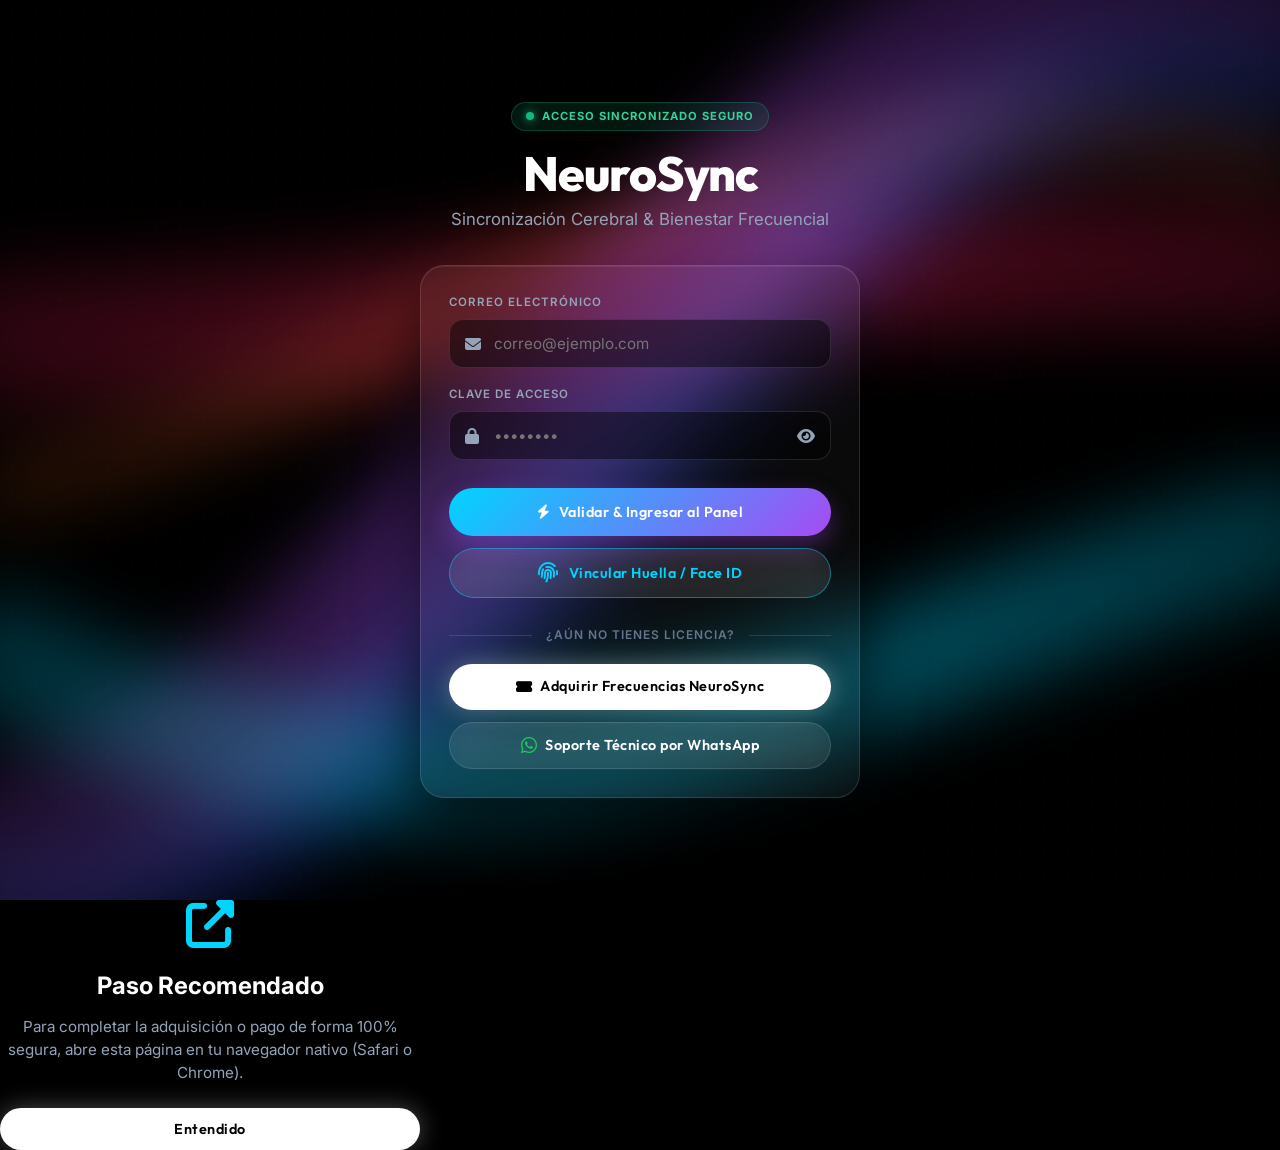
==== index.html @ 4f2388f1 "Add files via upload" ====
<!DOCTYPE html>
<html lang="es">
<head>
    <meta charset="UTF-8">
    <meta name="viewport" content="width=device-width, initial-scale=1.0">
    <title>Acceso Clínico - NeuroSync</title>
    
    <link rel="icon" href="icon.png" type="image/png">
    <link rel="manifest" href="manifest.json">
    <link rel="stylesheet" href="https://cdnjs.cloudflare.com/ajax/libs/font-awesome/6.4.0/css/all.min.css">
    <link rel="stylesheet" href="css/style.css">

    <style>
        .login-page-wrapper {
            min-height: 100vh;
            display: flex;
            flex-direction: column;
            align-items: center;
            justify-content: center;
            padding: 24px;
            position: relative;
            z-index: 10;
        }

        .login-hero-header {
            text-align: center;
            margin-bottom: 32px;
        }

        .login-hero-header h1 {
            font-family: var(--font-heading);
            font-size: clamp(2.2rem, 6vw, 3rem);
            font-weight: 800;
            letter-spacing: -1px;
            margin-bottom: 8px;
            line-height: 1.1;
        }

        .login-hero-header p {
            color: var(--text-muted);
            font-size: 1.05rem;
            max-width: 420px;
            margin: 0 auto;
        }

        .login-card-container {
            width: 100%;
            max-width: 440px;
        }

        .input-wrapper {
            position: relative;
            margin-bottom: 18px;
        }

        .input-icon-left {
            position: absolute;
            left: 16px;
            top: 42px;
            color: var(--text-muted);
            font-size: 1rem;
        }

        .input-icon-right {
            position: absolute;
            right: 16px;
            top: 42px;
            color: var(--text-muted);
            font-size: 1rem;
            cursor: pointer;
        }

        .form-input-with-icon {
            padding-left: 44px !important;
            padding-right: 44px !important;
        }

        .divider-box {
            display: flex;
            align-items: center;
            margin: 28px 0 20px;
            color: var(--text-dim);
            font-size: 0.75rem;
            font-weight: 600;
            letter-spacing: 1px;
            text-transform: uppercase;
        }

        .divider-box::before,
        .divider-box::after {
            content: '';
            flex: 1;
            border-bottom: 1px solid var(--glass-border);
        }

        .divider-box span {
            padding: 0 14px;
        }

        .actions-stack {
            display: flex;
            flex-direction: column;
            gap: 12px;
        }

        .msg-banner {
            margin-top: 18px;
            padding: 14px 16px;
            border-radius: 14px;
            font-size: 0.9rem;
            font-weight: 500;
            display: none;
            text-align: center;
        }

        .msg-banner.success {
            background: rgba(16, 185, 129, 0.15);
            border: 1px solid rgba(16, 185, 129, 0.4);
            color: #34d399;
        }

        .msg-banner.error {
            background: rgba(239, 68, 68, 0.15);
            border: 1px solid rgba(239, 68, 68, 0.4);
            color: #f87171;
        }
    </style>
</head>
<body>

    <!-- CHROMATIC FLOWING DISTORTION BACKGROUND -->
    <canvas id="chromatic-canvas"></canvas>
    <div class="film-grain"></div>

    <div class="login-page-wrapper">
        <div class="login-hero-header">
            <div class="status-pill" style="margin-bottom: 16px;">
                <span class="status-dot"></span>
                Acceso Sincronizado Seguro
            </div>
            <h1>Neuro<span>Sync</span></h1>
            <p>Sincronización Cerebral & Bienestar Frecuencial</p>
        </div>

        <div class="login-card-container">
            <div class="glass-card">
                <form id="login-form">
                    <div class="input-wrapper">
                        <label class="input-label">Correo Electrónico</label>
                        <i class="fas fa-envelope input-icon-left"></i>
                        <input type="email" id="user-email" class="form-input form-input-with-icon" placeholder="correo@ejemplo.com" required autocomplete="email">
                    </div>

                    <div class="input-wrapper">
                        <label class="input-label">Clave de Acceso</label>
                        <i class="fas fa-lock input-icon-left"></i>
                        <input type="password" id="user-pass" class="form-input form-input-with-icon" placeholder="••••••••" required autocomplete="current-password">
                        <i class="fas fa-eye input-icon-right" id="toggle-pass-visibility" title="Mostrar/Ocultar contraseña"></i>
                    </div>

                    <button type="submit" class="btn-pill btn-pill-chroma" style="width: 100%; margin-top: 10px; padding: 15px;" id="submit-login-btn">
                        <i class="fas fa-bolt"></i> Validar & Ingresar al Panel
                    </button>

                    <button type="button" id="biometric-login-btn" class="btn-pill btn-pill-glass" style="width: 100%; margin-top: 12px; padding: 14px; border-color: rgba(0,212,255,0.45); color: #00d4ff; display: none;" onclick="triggerBiometricAction()">
                        <i class="fas fa-fingerprint" style="font-size: 1.25rem;"></i> <span id="bio-btn-label">Ingreso Biométrico (Huella / Face ID)</span>
                    </button>
                </form>

                <div id="status-message" class="msg-banner"></div>

                <div class="divider-box">
                    <span>¿Aún no tienes licencia?</span>
                </div>

                <div class="actions-stack">
                    <a href="https://pay.hotmart.com/U104728533E" target="_blank" rel="noopener" class="btn-pill btn-pill-primary" style="width: 100%;">
                        <i class="fas fa-ticket-alt"></i> Adquirir Frecuencias NeuroSync
                    </a>

                    <a href="https://wa.link/3yc8pr" target="_blank" rel="noopener" class="btn-pill btn-pill-glass" style="width: 100%;">
                        <i class="fab fa-whatsapp" style="font-size: 1.15rem; color: #22c55e;"></i> Soporte Técnico por WhatsApp
                    </a>
                </div>
            </div>
        </div>
    </div>

    <!-- SOCIAL MEDIA IN-APP BROWSER BYPASS MODAL -->
    <div id="social-bridge-modal" class="modal-overlay">
        <div class="modal-content" style="max-width: 420px; text-align: center;">
            <i class="fas fa-external-link-alt" style="font-size: 3rem; color: var(--chroma-cyan); margin-bottom: 20px;"></i>
            <h2 style="font-size: 1.5rem; margin-bottom: 12px;">Paso Recomendado</h2>
            <p style="color: var(--text-muted); font-size: 0.95rem; margin-bottom: 24px;">
                Para completar la adquisición o pago de forma 100% segura, abre esta página en tu navegador nativo (Safari o Chrome).
            </p>
            <button class="btn-pill btn-pill-primary" style="width: 100%;" onclick="document.getElementById('social-bridge-modal').classList.remove('active')">
                Entendido
            </button>
        </div>
    </div>

    <script src="js/chromatic-bg.js"></script>
    <script src="js/auth.js"></script>
    <script>
        // Init Chromatic Flowing Engine
        const chromaEngine = new ChromaticFlowEngine('chromatic-canvas');

        // Toggle password visibility
        const toggleBtn = document.getElementById('toggle-pass-visibility');
        const passInput = document.getElementById('user-pass');
        toggleBtn.addEventListener('click', () => {
            const isPass = passInput.getAttribute('type') === 'password';
            passInput.setAttribute('type', isPass ? 'text' : 'password');
            toggleBtn.className = isPass ? 'fas fa-eye-slash input-icon-right' : 'fas fa-eye input-icon-right';
        });

        // Setup Biometric UI
        const bioBtn = document.getElementById('biometric-login-btn');
        const bioLabel = document.getElementById('bio-btn-label');

        function updateBiometricUI() {
            if (window.neuroAuth && window.neuroAuth.isBiometricSupported()) {
                bioBtn.style.display = 'flex';
                bioBtn.style.alignItems = 'center';
                bioBtn.style.justifyContent = 'center';
                bioBtn.style.gap = '10px';

                const isEnabled = localStorage.getItem('neurosync_biometric_enabled') === 'true';
                if (isEnabled) {
                    bioLabel.textContent = "Ingresar con Huella / Face ID";
                } else {
                    bioLabel.textContent = "Vincular Huella / Face ID";
                }
            }
        }
        updateBiometricUI();

        async function triggerBiometricAction() {
            msgBanner.style.display = 'none';
            const isEnabled = localStorage.getItem('neurosync_biometric_enabled') === 'true';

            if (isEnabled) {
                try {
                    bioBtn.disabled = true;
                    const res = await window.neuroAuth.loginWithBiometrics();
                    msgBanner.className = 'msg-banner success';
                    msgBanner.innerHTML = `<i class="fas fa-check-circle"></i> Identidad biométrica verificada. Bienvenido ${res.email}`;
                    msgBanner.style.display = 'block';

                    setTimeout(() => {
                        window.location.href = 'sincronizador.html';
                    }, 700);
                } catch (err) {
                    msgBanner.className = 'msg-banner error';
                    msgBanner.innerHTML = `<i class="fas fa-exclamation-triangle"></i> ${err.message}`;
                    msgBanner.style.display = 'block';
                } finally {
                    bioBtn.disabled = false;
                }
            } else {
                const emailVal = document.getElementById('user-email').value.trim() || 'usuario@neurosync.com';
                try {
                    bioBtn.disabled = true;
                    await window.neuroAuth.registerBiometrics(emailVal);
                    msgBanner.className = 'msg-banner success';
                    msgBanner.innerHTML = `<i class="fas fa-fingerprint"></i> ¡Huella / Face ID vinculado correctamente en este dispositivo!`;
                    msgBanner.style.display = 'block';
                    updateBiometricUI();
                } catch (err) {
                    msgBanner.className = 'msg-banner error';
                    msgBanner.innerHTML = `<i class="fas fa-info-circle"></i> ${err.message}`;
                    msgBanner.style.display = 'block';
                } finally {
                    bioBtn.disabled = false;
                }
            }
        }

        // Handle Login Submission with explicit validation
        const loginForm = document.getElementById('login-form');
        const msgBanner = document.getElementById('status-message');
        const submitBtn = document.getElementById('submit-login-btn');

        loginForm.addEventListener('submit', async (e) => {
            e.preventDefault();
            const email = document.getElementById('user-email').value;
            const pass = document.getElementById('user-pass').value;

            submitBtn.disabled = true;
            submitBtn.style.opacity = '0.75';
            msgBanner.style.display = 'none';

            try {
                const res = await window.neuroAuth.login(email, pass);
                msgBanner.className = 'msg-banner success';
                msgBanner.innerHTML = `<i class="fas fa-check-circle"></i> ${res.message}`;
                msgBanner.style.display = 'block';

                setTimeout(() => {
                    window.location.href = 'sincronizador.html';
                }, 800);
            } catch (err) {
                msgBanner.className = 'msg-banner error';
                msgBanner.innerHTML = `<i class="fas fa-exclamation-triangle"></i> ${err.message}`;
                msgBanner.style.display = 'block';
            } finally {
                submitBtn.disabled = false;
                submitBtn.style.opacity = '1';
            }
        });
    </script>
</body>
</html>
---- css/style.css ----
/* ==========================================================================
   NEUROSYNC - CHROMATIC FLOWING DISTORTION DESIGN SYSTEM (STATE-OF-THE-ART)
   ========================================================================== */

@import url('https://fonts.googleapis.com/css2?family=Outfit:wght@300;400;500;600;700;800&family=Inter:wght@300;400;500;600;700&display=swap');

:root {
    --bg-dark: #000000;
    --bg-subtle: #06060c;
    --glass-bg: rgba(255, 255, 255, 0.04);
    --glass-bg-hover: rgba(255, 255, 255, 0.08);
    --glass-border: rgba(255, 255, 255, 0.12);
    --glass-border-light: rgba(255, 255, 255, 0.22);
    
    /* Spectral Chromatic Flow Palette */
    --chroma-red: #ff1f5a;
    --chroma-orange: #ff6e1f;
    --chroma-yellow: #ffdb1f;
    --chroma-green: #1fff8d;
    --chroma-cyan: #00d4ff;
    --chroma-blue: #1f5aff;
    --chroma-violet: #a64bf4;

    /* Dynamic Player Glow Color */
    --player-glow-color: #10b981;

    --text-main: #ffffff;
    --text-muted: #94a3b8;
    --text-dim: #64748b;

    --font-heading: 'Outfit', sans-serif;
    --font-body: 'Inter', sans-serif;

    --radius-pill: 9999px;
    --radius-card: 24px;
    --radius-item: 14px;
}

* {
    margin: 0;
    padding: 0;
    box-sizing: border-box;
    -webkit-font-smoothing: antialiased;
}

body {
    background-color: var(--bg-dark);
    color: var(--text-main);
    font-family: var(--font-body);
    min-height: 100vh;
    overflow-x: hidden;
    position: relative;
    line-height: 1.5;
}

/* ==========================================================================
   CHROMATIC FLOWING CANVAS & FILM GRAIN OVERLAY
   ========================================================================== */
#chromatic-canvas {
    position: fixed;
    top: 0;
    left: 0;
    width: 100vw;
    height: 100vh;
    z-index: 0;
    pointer-events: none;
    opacity: 0.85;
}

.film-grain {
    position: fixed;
    top: 0;
    left: 0;
    width: 100vw;
    height: 100vh;
    z-index: 1;
    pointer-events: none;
    background-image: radial-gradient(rgba(255, 255, 255, 0.03) 1px, transparent 0);
    background-size: 24px 24px;
    opacity: 0.5;
}

/* ==========================================================================
   GLASS CARDS & RESPONSIVE CONTAINERS
   ========================================================================== */
.glass-card {
    background: var(--glass-bg);
    backdrop-filter: blur(28px);
    -webkit-backdrop-filter: blur(28px);
    border: 1px solid var(--glass-border);
    border-radius: var(--radius-card);
    padding: 28px;
    box-shadow: 0 30px 60px rgba(0, 0, 0, 0.6), inset 0 1px 0 rgba(255, 255, 255, 0.08);
    position: relative;
    z-index: 10;
    transition: border-color 0.3s ease, box-shadow 0.3s ease;
}

.glass-card:hover {
    border-color: var(--glass-border-light);
}

/* ==========================================================================
   FULL-SCREEN VIEW SCREENS (INSTEAD OF POP-UP MODALS)
   ========================================================================== */
.view-screen {
    position: fixed;
    top: 0;
    left: 0;
    width: 100%;
    height: 100vh;
    background: rgba(4, 4, 9, 0.96);
    backdrop-filter: blur(35px);
    -webkit-backdrop-filter: blur(35px);
    z-index: 500;
    display: none;
    flex-direction: column;
    overflow-y: auto;
    -webkit-overflow-scrolling: touch;
    touch-action: pan-y;
    padding: 24px 20px 140px;
    opacity: 0;
    transition: opacity 0.35s cubic-bezier(0.16, 1, 0.3, 1);
}

.view-screen.active {
    display: flex;
    opacity: 1;
}

.view-header-bar {
    width: 100%;
    max-width: 1100px;
    margin: 0 auto 28px;
    display: flex;
    align-items: center;
    justify-content: space-between;
    gap: 16px;
    flex-wrap: wrap;
    border-bottom: 1px solid var(--glass-border);
    padding-bottom: 20px;
}

.view-screen-container {
    width: 100%;
    max-width: 1100px;
    margin: 0 auto;
    flex: 1;
}

/* ==========================================================================
   SPOTIFY-STYLE BASE AUDIO PLAYER
   ========================================================================== */
.spotify-player-wrapper {
    display: flex;
    flex-direction: column;
    align-items: center;
    justify-content: center;
    width: 100%;
    max-width: 440px;
    margin: 0 auto;
    padding: 10px 16px;
}

.player-header-tag {
    font-size: 0.72rem;
    font-weight: 700;
    letter-spacing: 2px;
    color: var(--text-muted);
    text-transform: uppercase;
    margin-bottom: 20px;
}

.player-artwork-container {
    position: relative;
    width: min(72vw, 270px);
    height: min(72vw, 270px);
    margin-bottom: 24px;
    display: flex;
    align-items: center;
    justify-content: center;
}

.player-artwork-glow {
    position: absolute;
    width: 108%;
    height: 108%;
    border-radius: 36px;
    background: var(--player-glow-color);
    filter: blur(35px);
    opacity: 0.45;
    transition: background 0.8s ease, opacity 0.8s ease, transform 0.8s ease;
    animation: breathingGlow 4s ease-in-out infinite;
}

@keyframes breathingGlow {
    0%, 100% {
        opacity: 0.35;
        transform: scale(0.98);
    }
    50% {
        opacity: 0.75;
        transform: scale(1.06);
    }
}

.player-artwork-container.paused .player-artwork-glow {
    animation: none;
    opacity: 0.15;
    transform: scale(0.96);
}

.player-artwork-card {
    position: relative;
    width: 100%;
    height: 100%;
    background: #08080f;
    border: 1px solid rgba(255, 255, 255, 0.14);
    border-radius: 28px;
    display: flex;
    flex-direction: column;
    align-items: center;
    justify-content: center;
    box-shadow: 0 25px 50px rgba(0, 0, 0, 0.85);
    z-index: 2;
    overflow: hidden;
}

.artwork-freq-hz {
    font-family: var(--font-heading);
    font-size: clamp(2.4rem, 8vw, 3.4rem);
    font-weight: 800;
    letter-spacing: -1.5px;
    color: #ffffff;
    line-height: 1;
}

.artwork-freq-unit {
    font-size: clamp(1.2rem, 4vw, 1.6rem);
    font-weight: 600;
    vertical-align: super;
}

.player-meta {
    text-align: center;
    margin-bottom: 20px;
    width: 100%;
}

.player-meta-title {
    font-family: var(--font-heading);
    font-size: 1.4rem;
    font-weight: 700;
    margin-bottom: 4px;
    color: #ffffff;
}

.player-meta-desc {
    font-size: 0.85rem;
    color: var(--text-muted);
}

/* Progress Slider */
.player-progress-area {
    width: 100%;
    margin-bottom: 20px;
}

.progress-bar-slider {
    width: 100%;
    height: 5px;
    -webkit-appearance: none;
    appearance: none;
    background: rgba(255, 255, 255, 0.18);
    border-radius: 4px;
    outline: none;
    cursor: pointer;
    transition: height 0.2s;
}

.progress-bar-slider:hover {
    height: 7px;
}

.progress-bar-slider::-webkit-slider-thumb {
    -webkit-appearance: none;
    appearance: none;
    width: 16px;
    height: 16px;
    background: var(--player-glow-color);
    border: 2px solid #ffffff;
    border-radius: 50%;
    cursor: pointer;
    box-shadow: 0 0 10px var(--player-glow-color);
}

.time-labels {
    display: flex;
    justify-content: space-between;
    font-family: monospace;
    font-size: 0.78rem;
    color: var(--text-muted);
    margin-top: 8px;
}

/* Controls Box (5 Buttons like Spotify: Shuffle, Prev, Play, Next, Loop) */
.player-controls {
    display: flex;
    align-items: center;
    justify-content: space-between;
    width: 100%;
    max-width: 320px;
    margin-bottom: 22px;
}

.ctrl-btn-secondary {
    background: none;
    border: none;
    color: #ffffff;
    font-size: 1.3rem;
    cursor: pointer;
    opacity: 0.75;
    transition: all 0.2s;
    position: relative;
}

.ctrl-btn-secondary:hover {
    opacity: 1;
    transform: scale(1.12);
}

.ctrl-btn-secondary.active {
    color: #10b981;
    opacity: 1;
}

.ctrl-btn-secondary.active::after {
    content: '';
    position: absolute;
    bottom: -6px;
    left: 50%;
    transform: translateX(-50%);
    width: 4px;
    height: 4px;
    background: #10b981;
    border-radius: 50%;
}

.ctrl-btn-main {
    width: 64px;
    height: 64px;
    border-radius: 50%;
    background: #ffffff;
    color: #000000;
    border: none;
    font-size: 1.5rem;
    display: flex;
    align-items: center;
    justify-content: center;
    cursor: pointer;
    box-shadow: 0 8px 30px rgba(255, 255, 255, 0.3);
    transition: all 0.3s cubic-bezier(0.16, 1, 0.3, 1);
}

.ctrl-btn-main:hover {
    transform: scale(1.08);
    box-shadow: 0 12px 40px rgba(255, 255, 255, 0.55);
}

/* Bottom Actions Row (Spotify style: Bluetooth / Device icon on left, Share icon on right) */
.player-bottom-bar {
    display: flex;
    align-items: center;
    justify-content: space-between;
    width: 100%;
    max-width: 380px;
    margin-top: 6px;
    padding: 0 8px;
}

.spotify-bottom-btn {
    background: none;
    border: none;
    color: var(--text-muted);
    font-size: 1.15rem;
    cursor: pointer;
    display: flex;
    align-items: center;
    gap: 8px;
    transition: all 0.25s ease;
    padding: 6px 10px;
    border-radius: 8px;
}

.spotify-bottom-btn:hover {
    color: #ffffff;
    background: rgba(255, 255, 255, 0.08);
}

.spotify-bottom-btn.active {
    color: #10b981;
}

/* Frequencies Playlist Selector Grid */
.freq-playlist-grid {
    display: grid;
    grid-template-columns: repeat(auto-fill, minmax(130px, 1fr));
    gap: 12px;
    width: 100%;
    margin-top: 10px;
}

.freq-pill-item {
    background: var(--glass-bg);
    border: 1px solid var(--glass-border);
    border-radius: 14px;
    padding: 12px;
    text-align: center;
    cursor: pointer;
    transition: all 0.3s;
}

.freq-pill-item:hover {
    border-color: var(--glass-border-light);
    transform: translateY(-2px);
}

.freq-pill-item.active {
    background: rgba(255, 255, 255, 0.1);
    border-color: var(--player-glow-color);
    box-shadow: 0 0 18px var(--player-glow-color);
}

.freq-pill-hz {
    font-family: var(--font-heading);
    font-size: 1.15rem;
    font-weight: 700;
}

.freq-pill-name {
    font-size: 0.72rem;
    color: var(--text-muted);
    margin-top: 2px;
    white-space: nowrap;
    overflow: hidden;
    text-overflow: ellipsis;
}

/* ==========================================================================
   PILL BUTTONS (CTA & ACTIONS)
   ========================================================================== */
.btn-pill {
    display: inline-flex;
    align-items: center;
    justify-content: center;
    gap: 8px;
    padding: 12px 22px;
    border-radius: var(--radius-pill);
    font-family: var(--font-heading);
    font-weight: 600;
    font-size: 0.9rem;
    letter-spacing: 0.5px;
    cursor: pointer;
    text-decoration: none;
    transition: all 0.3s cubic-bezier(0.16, 1, 0.3, 1);
    border: none;
    outline: none;
    position: relative;
    overflow: hidden;
}

.btn-pill-primary {
    background: #ffffff;
    color: #000000;
    box-shadow: 0 0 25px rgba(255, 255, 255, 0.3);
}

.btn-pill-primary:hover {
    transform: translateY(-2px) scale(1.02);
    box-shadow: 0 0 40px rgba(255, 255, 255, 0.6), 0 0 15px var(--chroma-cyan);
}

.btn-pill-chroma {
    background: linear-gradient(135deg, var(--chroma-cyan), var(--chroma-violet));
    color: #ffffff;
    box-shadow: 0 10px 25px rgba(166, 75, 244, 0.35);
}

.btn-pill-chroma:hover {
    transform: translateY(-2px);
    box-shadow: 0 15px 35px rgba(166, 75, 244, 0.6), 0 0 20px var(--chroma-cyan);
}

.btn-pill-glass {
    background: rgba(255, 255, 255, 0.08);
    color: #ffffff;
    border: 1px solid var(--glass-border);
    backdrop-filter: blur(12px);
}

.btn-pill-glass:hover {
    background: rgba(255, 255, 255, 0.16);
    border-color: rgba(255, 255, 255, 0.35);
    transform: translateY(-2px);
}

.btn-pill-whatsapp {
    background: #25D366;
    color: #ffffff;
    font-weight: 700;
    box-shadow: 0 8px 25px rgba(37, 211, 102, 0.35);
}

.btn-pill-whatsapp:hover {
    background: #22c55e;
    transform: translateY(-2px);
    box-shadow: 0 12px 30px rgba(37, 211, 102, 0.55);
}

/* ==========================================================================
   INPUT FIELDS & FORMS
   ========================================================================== */
.input-label {
    display: block;
    font-size: 0.72rem;
    font-weight: 600;
    text-transform: uppercase;
    letter-spacing: 1px;
    color: var(--text-muted);
    margin-bottom: 8px;
}

.form-input {
    width: 100%;
    background: rgba(0, 0, 0, 0.45);
    border: 1px solid var(--glass-border);
    color: var(--text-main);
    padding: 14px 16px;
    border-radius: var(--radius-item);
    font-family: inherit;
    font-size: 0.95rem;
    transition: all 0.3s ease;
    outline: none;
}

.form-input:focus {
    border-color: var(--chroma-cyan);
    background: rgba(0, 0, 0, 0.65);
    box-shadow: 0 0 20px rgba(0, 212, 255, 0.25);
}

/* ==========================================================================
   HEADER & TOP NAVIGATION
   ========================================================================== */
.header-nav {
    width: 100%;
    padding: 18px 24px;
    display: flex;
    justify-content: space-between;
    align-items: center;
    position: relative;
    z-index: 20;
    flex-wrap: wrap;
    gap: 12px;
}

.brand-title {
    font-family: var(--font-heading);
    font-size: 1.5rem;
    font-weight: 800;
    letter-spacing: -0.5px;
    display: flex;
    align-items: center;
    gap: 8px;
}

.brand-title span {
    background: linear-gradient(90deg, var(--chroma-cyan), var(--chroma-violet), var(--chroma-red));
    -webkit-background-clip: text;
    -webkit-text-fill-color: transparent;
}

.nav-actions {
    display: flex;
    align-items: center;
    gap: 10px;
    flex-wrap: wrap;
}

.btn-icon {
    width: 42px;
    height: 42px;
    border-radius: 50%;
    background: var(--glass-bg);
    border: 1px solid var(--glass-border);
    color: var(--text-main);
    display: flex;
    align-items: center;
    justify-content: center;
    font-size: 1.05rem;
    cursor: pointer;
    transition: all 0.3s ease;
}

.btn-icon:hover {
    background: var(--glass-bg-hover);
    transform: scale(1.08);
    border-color: var(--chroma-cyan);
    box-shadow: 0 0 15px rgba(0, 212, 255, 0.3);
}

/* ==========================================================================
   SIDEBAR DRAWER MENU
   ========================================================================== */
.sidebar-drawer {
    position: fixed;
    top: 0;
    right: -360px;
    width: min(340px, 90vw);
    height: 100vh;
    background: rgba(8, 8, 14, 0.98);
    backdrop-filter: blur(30px);
    border-left: 1px solid var(--glass-border);
    z-index: 2000;
    padding: 28px 20px;
    display: flex;
    flex-direction: column;
    gap: 14px;
    transition: right 0.4s cubic-bezier(0.16, 1, 0.3, 1);
}

.sidebar-drawer.open {
    right: 0;
}

.sidebar-item {
    display: flex;
    align-items: center;
    gap: 14px;
    padding: 13px 18px;
    border-radius: 12px;
    color: var(--text-main);
    text-decoration: none;
    font-size: 0.95rem;
    font-weight: 500;
    transition: background 0.2s;
    cursor: pointer;
}

.sidebar-item:hover {
    background: var(--glass-bg-hover);
}

/* ==========================================================================
   STATUS INDICATOR
   ========================================================================== */
.status-pill {
    display: inline-flex;
    align-items: center;
    gap: 8px;
    background: rgba(16, 185, 129, 0.12);
    border: 1px solid rgba(16, 185, 129, 0.28);
    padding: 5px 14px;
    border-radius: var(--radius-pill);
    font-size: 0.7rem;
    font-weight: 700;
    color: #34d399;
    text-transform: uppercase;
    letter-spacing: 1px;
}

.status-dot {
    width: 8px;
    height: 8px;
    border-radius: 50%;
    background: #10b981;
    box-shadow: 0 0 10px #10b981;
}

/* RESPONSIVE GRID HELPERS */
.stats-grid-3 {
    display: grid;
    grid-template-columns: repeat(auto-fit, minmax(200px, 1fr));
    gap: 16px;
    margin-bottom: 28px;
}

@media (max-width: 640px) {
    .header-nav {
        padding: 14px 16px;
    }
    .view-screen {
        padding: 16px 12px 140px;
    }
    .stats-grid-3 {
        grid-template-columns: 1fr;
    }
}

/* ==========================================================================
   QUANTUM BIO-ACOUSTIC NATURE MIXER (FUTURISTIC HIGH-TECH UI)
   ========================================================================== */
.nature-deck-panel {
    background: linear-gradient(135deg, rgba(16, 185, 129, 0.08) 0%, rgba(6, 182, 212, 0.05) 100%);
    border: 1px solid rgba(16, 185, 129, 0.25);
    border-radius: var(--radius-card);
    padding: 24px;
    margin-bottom: 28px;
    box-shadow: 0 10px 30px rgba(0, 0, 0, 0.5), inset 0 1px 0 rgba(255, 255, 255, 0.1);
    position: relative;
    overflow: hidden;
}

.nature-deck-panel::before {
    content: "";
    position: absolute;
    top: 0;
    left: 0;
    width: 100%;
    height: 2px;
    background: linear-gradient(90deg, transparent, var(--chroma-green), var(--chroma-cyan), transparent);
}

.nature-deck-header {
    display: flex;
    justify-content: space-between;
    align-items: center;
    flex-wrap: wrap;
    gap: 16px;
    margin-bottom: 20px;
}

.nature-status-badge {
    display: inline-flex;
    align-items: center;
    gap: 8px;
    background: rgba(16, 185, 129, 0.15);
    border: 1px solid rgba(16, 185, 129, 0.4);
    color: var(--chroma-green);
    padding: 6px 14px;
    border-radius: 999px;
    font-size: 0.8rem;
    font-weight: 700;
    letter-spacing: 1px;
    text-transform: uppercase;
}

.nature-status-dot {
    width: 8px;
    height: 8px;
    border-radius: 50%;
    background: var(--chroma-green);
    box-shadow: 0 0 8px var(--chroma-green);
    animation: naturePulse 2s infinite;
}

@keyframes naturePulse {
    0%, 100% { opacity: 1; transform: scale(1); }
    50% { opacity: 0.4; transform: scale(0.85); }
}

.nature-presets-row {
    display: flex;
    flex-wrap: wrap;
    gap: 10px;
    margin-top: 16px;
}

.nature-preset-btn {
    background: rgba(255, 255, 255, 0.04);
    border: 1px solid var(--glass-border);
    border-radius: 12px;
    padding: 10px 16px;
    color: var(--text-main);
    font-size: 0.82rem;
    font-weight: 600;
    display: flex;
    align-items: center;
    gap: 8px;
    cursor: pointer;
    transition: all 0.25s ease;
}

.nature-preset-btn:hover {
    background: rgba(16, 185, 129, 0.15);
    border-color: var(--chroma-green);
    transform: translateY(-2px);
    box-shadow: 0 4px 15px rgba(16, 185, 129, 0.25);
}

.nature-channels-grid {
    display: grid;
    grid-template-columns: repeat(auto-fill, minmax(220px, 1fr));
    gap: 18px;
}

.nature-channel-card {
    background: rgba(15, 23, 42, 0.75);
    border: 1px solid rgba(255, 255, 255, 0.08);
    border-radius: 16px;
    padding: 18px;
    display: flex;
    flex-direction: column;
    gap: 14px;
    transition: all 0.3s cubic-bezier(0.16, 1, 0.3, 1);
    position: relative;
    cursor: pointer;
}

.nature-channel-card:hover {
    border-color: rgba(16, 185, 129, 0.4);
    transform: translateY(-3px);
    box-shadow: 0 10px 25px rgba(0, 0, 0, 0.4);
}

.nature-channel-card.active {
    background: linear-gradient(145deg, rgba(16, 185, 129, 0.16) 0%, rgba(15, 23, 42, 0.85) 100%);
    border-color: var(--chroma-green);
    box-shadow: 0 0 20px rgba(16, 185, 129, 0.25), inset 0 0 10px rgba(16, 185, 129, 0.1);
}

.nature-channel-header {
    display: flex;
    justify-content: space-between;
    align-items: flex-start;
}

.nature-channel-icon-wrap {
    width: 44px;
    height: 44px;
    border-radius: 12px;
    background: rgba(255, 255, 255, 0.05);
    display: flex;
    align-items: center;
    justify-content: center;
    font-size: 1.3rem;
    color: var(--text-muted);
    transition: all 0.3s;
}

.nature-channel-card.active .nature-channel-icon-wrap {
    background: rgba(16, 185, 129, 0.2);
    color: var(--chroma-green);
    box-shadow: 0 0 12px rgba(16, 185, 129, 0.4);
}

.nature-power-toggle {
    width: 36px;
    height: 20px;
    border-radius: 20px;
    background: rgba(255, 255, 255, 0.1);
    position: relative;
    transition: all 0.3s;
}

.nature-power-toggle::after {
    content: "";
    position: absolute;
    top: 2px;
    left: 2px;
    width: 16px;
    height: 16px;
    border-radius: 50%;
    background: #fff;
    transition: transform 0.3s cubic-bezier(0.16, 1, 0.3, 1);
}

.nature-channel-card.active .nature-power-toggle {
    background: var(--chroma-green);
}

.nature-channel-card.active .nature-power-toggle::after {
    transform: translateX(16px);
}

.nature-channel-title {
    font-size: 0.95rem;
    font-weight: 700;
    color: var(--text-main);
    letter-spacing: 0.3px;
}

.nature-volume-controls {
    display: flex;
    align-items: center;
    gap: 10px;
    padding-top: 6px;
    border-top: 1px solid rgba(255, 255, 255, 0.06);
}

.cyber-slider {
    -webkit-appearance: none;
    width: 100%;
    height: 5px;
    border-radius: 5px;
    background: rgba(255, 255, 255, 0.12);
    outline: none;
    cursor: pointer;
}

.cyber-slider::-webkit-slider-thumb {
    -webkit-appearance: none;
    width: 14px;
    height: 14px;
    border-radius: 50%;
    background: var(--chroma-green);
    cursor: pointer;
    box-shadow: 0 0 10px var(--chroma-green);
    transition: transform 0.15s;
}

.cyber-slider::-webkit-slider-thumb:hover {
    transform: scale(1.25);
}

/* ==========================================================================
   FRECUENCIAS SANADORAS Y MEDITACIÓN (BUDDHA BACKGROUND SCREEN)
   ========================================================================== */
.healing-buddha-screen {
    background: url('https://f005.backblazeb2.com/file/BACKUP-DE-IMAGENES/ESPIRITUALIDAD/NEUROSYNC2.0/VIDEO/IMAGENES/Dise%C3%B1o+sin+t%C3%ADtulo+(41).png') center/cover no-repeat !important;
}

.healing-buddha-screen::before {
    content: "";
    position: absolute;
    top: 0;
    left: 0;
    width: 100%;
    height: 100%;
    background: rgba(5, 7, 18, 0.76);
    backdrop-filter: blur(6px);
    -webkit-backdrop-filter: blur(6px);
    z-index: 0;
}

.healing-buddha-screen .view-header-bar,
.healing-buddha-screen .view-screen-container {
    position: relative;
    z-index: 1;
}

.healing-track-card {
    background: rgba(15, 23, 42, 0.82);
    border: 1px solid rgba(255, 255, 255, 0.1);
    border-radius: 16px;
    padding: 18px 20px;
    display: flex;
    align-items: center;
    justify-content: space-between;
    gap: 14px;
    cursor: pointer;
    transition: all 0.3s cubic-bezier(0.16, 1, 0.3, 1);
}

.healing-track-card:hover {
    border-color: rgba(0, 212, 255, 0.5);
    transform: translateY(-3px);
    box-shadow: 0 10px 25px rgba(0, 0, 0, 0.6);
}

.healing-track-card.active {
    background: linear-gradient(135deg, rgba(0, 212, 255, 0.18) 0%, rgba(168, 85, 247, 0.15) 100%);
    border-color: #00d4ff;
    box-shadow: 0 0 25px rgba(0, 212, 255, 0.3);
}
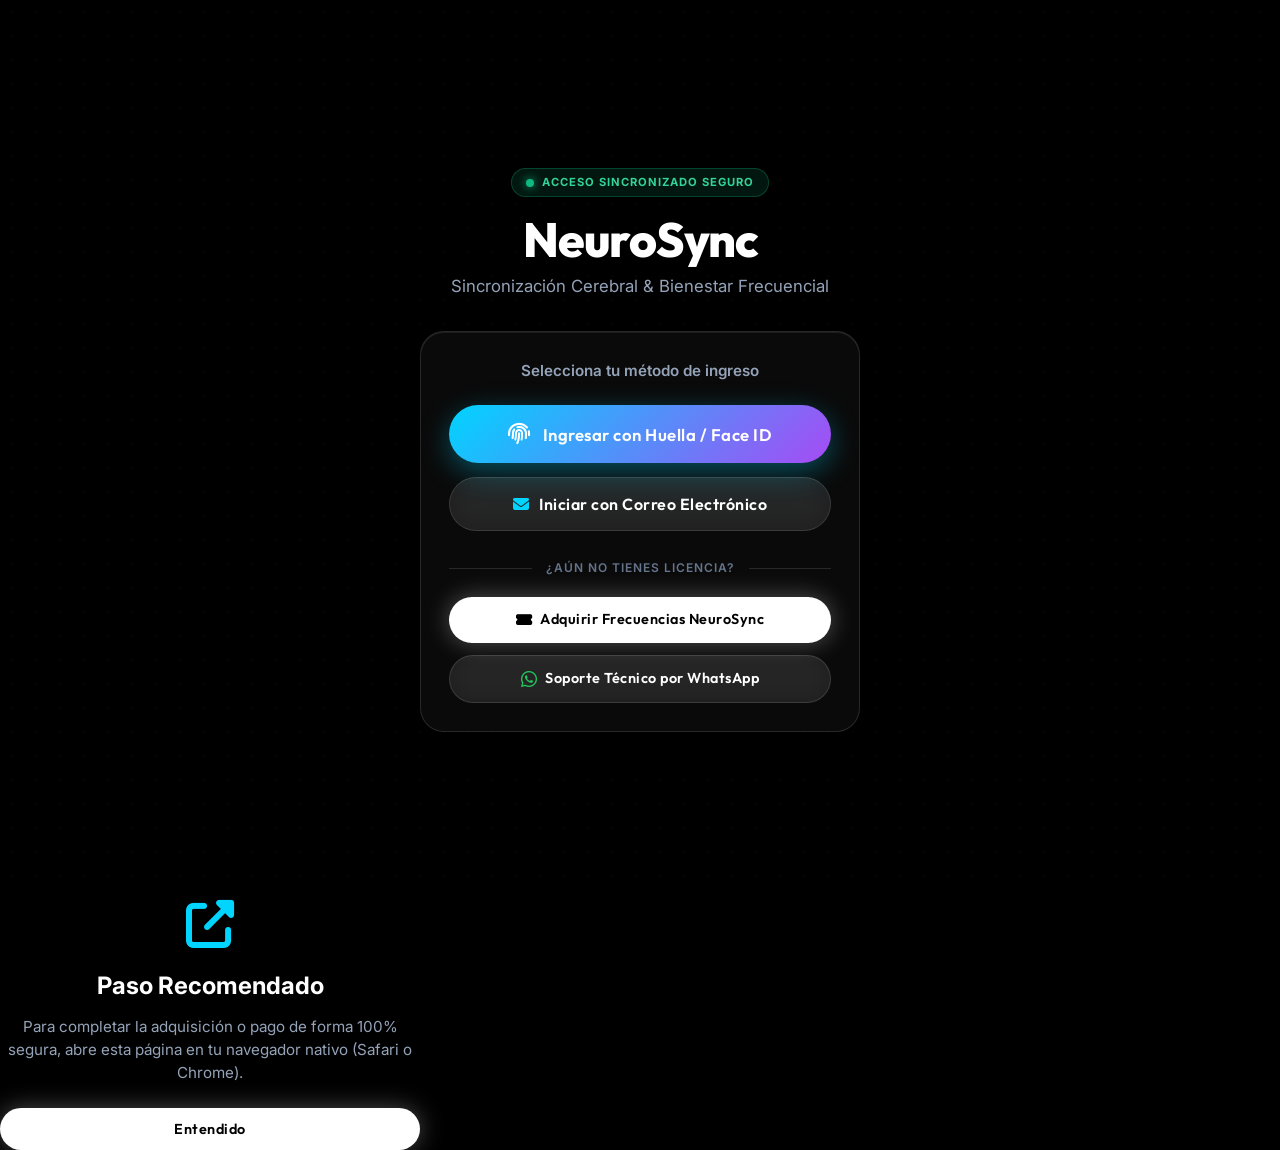
==== commit 7b0de5f8: "Add files via upload" ====
--- a/index.html
+++ b/index.html
@@ -144,28 +144,47 @@
 
         <div class="login-card-container">
             <div class="glass-card">
-                <form id="login-form">
-                    <div class="input-wrapper">
-                        <label class="input-label">Correo Electrónico</label>
-                        <i class="fas fa-envelope input-icon-left"></i>
-                        <input type="email" id="user-email" class="form-input form-input-with-icon" placeholder="correo@ejemplo.com" required autocomplete="email">
-                    </div>
-
-                    <div class="input-wrapper">
-                        <label class="input-label">Clave de Acceso</label>
-                        <i class="fas fa-lock input-icon-left"></i>
-                        <input type="password" id="user-pass" class="form-input form-input-with-icon" placeholder="••••••••" required autocomplete="current-password">
-                        <i class="fas fa-eye input-icon-right" id="toggle-pass-visibility" title="Mostrar/Ocultar contraseña"></i>
-                    </div>
-
-                    <button type="submit" class="btn-pill btn-pill-chroma" style="width: 100%; margin-top: 10px; padding: 15px;" id="submit-login-btn">
-                        <i class="fas fa-bolt"></i> Validar & Ingresar al Panel
+                <!-- VISTA 1: SELECTOR DE OPCIONES DE INGRESO -->
+                <div id="login-options-view">
+                    <p style="text-align: center; color: var(--text-muted); font-size: 0.95rem; margin-bottom: 22px; font-weight: 600;">
+                        Selecciona tu método de ingreso
+                    </p>
+
+                    <button type="button" id="main-bio-btn" class="btn-pill btn-pill-chroma" style="width: 100%; padding: 18px; font-size: 1.05rem; margin-bottom: 14px; display: flex; align-items: center; justify-content: center; gap: 12px; box-shadow: 0 8px 28px rgba(0,212,255,0.35);" onclick="triggerBiometricAction()">
+                        <i class="fas fa-fingerprint" style="font-size: 1.4rem;"></i>
+                        <span id="main-bio-label">Ingresar con Huella / Face ID</span>
                     </button>
 
-                    <button type="button" id="biometric-login-btn" class="btn-pill btn-pill-glass" style="width: 100%; margin-top: 12px; padding: 14px; border-color: rgba(0,212,255,0.45); color: #00d4ff; display: none;" onclick="triggerBiometricAction()">
-                        <i class="fas fa-fingerprint" style="font-size: 1.25rem;"></i> <span id="bio-btn-label">Ingreso Biométrico (Huella / Face ID)</span>
+                    <button type="button" id="go-to-email-btn" class="btn-pill btn-pill-glass" style="width: 100%; padding: 16px; font-size: 1rem; display: flex; align-items: center; justify-content: center; gap: 10px;" onclick="showEmailLoginForm()">
+                        <i class="fas fa-envelope" style="color: #00d4ff;"></i> Iniciar con Correo Electrónico
                     </button>
-                </form>
+                </div>
+
+                <!-- VISTA 2: FORMULARIO DE CORREO Y CONTRASEÑA (Oculto por defecto) -->
+                <div id="email-login-view" style="display: none;">
+                    <button type="button" class="btn-pill btn-pill-glass" style="padding: 8px 14px; font-size: 0.85rem; margin-bottom: 18px;" onclick="showLoginOptionsView()">
+                        <i class="fas fa-arrow-left"></i> Volver a opciones
+                    </button>
+
+                    <form id="login-form">
+                        <div class="input-wrapper">
+                            <label class="input-label">Correo Electrónico</label>
+                            <i class="fas fa-envelope input-icon-left"></i>
+                            <input type="email" id="user-email" class="form-input form-input-with-icon" placeholder="correo@ejemplo.com" required autocomplete="email">
+                        </div>
+
+                        <div class="input-wrapper">
+                            <label class="input-label">Clave de Acceso</label>
+                            <i class="fas fa-lock input-icon-left"></i>
+                            <input type="password" id="user-pass" class="form-input form-input-with-icon" placeholder="••••••••" required autocomplete="current-password">
+                            <i class="fas fa-eye input-icon-right" id="toggle-pass-visibility" title="Mostrar/Ocultar contraseña"></i>
+                        </div>
+
+                        <button type="submit" class="btn-pill btn-pill-chroma" style="width: 100%; margin-top: 10px; padding: 15px;" id="submit-login-btn">
+                            <i class="fas fa-bolt"></i> Validar & Ingresar al Panel
+                        </button>
+                    </form>
+                </div>
 
                 <div id="status-message" class="msg-banner"></div>
 
@@ -215,23 +234,35 @@
             toggleBtn.className = isPass ? 'fas fa-eye-slash input-icon-right' : 'fas fa-eye input-icon-right';
         });
 
+        // Setup Login View Switching
+        function showEmailLoginForm() {
+            document.getElementById('login-options-view').style.display = 'none';
+            document.getElementById('email-login-view').style.display = 'block';
+            document.getElementById('status-message').style.display = 'none';
+            const emailInput = document.getElementById('user-email');
+            if (emailInput) emailInput.focus();
+        }
+
+        function showLoginOptionsView() {
+            document.getElementById('email-login-view').style.display = 'none';
+            document.getElementById('login-options-view').style.display = 'block';
+            document.getElementById('status-message').style.display = 'none';
+        }
+
         // Setup Biometric UI
-        const bioBtn = document.getElementById('biometric-login-btn');
-        const bioLabel = document.getElementById('bio-btn-label');
+        const mainBioBtn = document.getElementById('main-bio-btn');
+        const mainBioLabel = document.getElementById('main-bio-label');
+        const msgBanner = document.getElementById('status-message');
 
         function updateBiometricUI() {
             if (window.neuroAuth && window.neuroAuth.isBiometricSupported()) {
-                bioBtn.style.display = 'flex';
-                bioBtn.style.alignItems = 'center';
-                bioBtn.style.justifyContent = 'center';
-                bioBtn.style.gap = '10px';
-
+                if (mainBioBtn) mainBioBtn.style.display = 'flex';
                 const isEnabled = localStorage.getItem('neurosync_biometric_enabled') === 'true';
-                if (isEnabled) {
-                    bioLabel.textContent = "Ingresar con Huella / Face ID";
-                } else {
-                    bioLabel.textContent = "Vincular Huella / Face ID";
+                if (mainBioLabel) {
+                    mainBioLabel.textContent = isEnabled ? "Ingresar con Huella / Face ID" : "Vincular Huella / Face ID";
                 }
+            } else {
+                if (mainBioBtn) mainBioBtn.style.display = 'none';
             }
         }
         updateBiometricUI();
@@ -242,7 +273,7 @@
 
             if (isEnabled) {
                 try {
-                    bioBtn.disabled = true;
+                    mainBioBtn.disabled = true;
                     const res = await window.neuroAuth.loginWithBiometrics();
                     msgBanner.className = 'msg-banner success';
                     msgBanner.innerHTML = `<i class="fas fa-check-circle"></i> Identidad biométrica verificada. Bienvenido ${res.email}`;
@@ -256,12 +287,12 @@
                     msgBanner.innerHTML = `<i class="fas fa-exclamation-triangle"></i> ${err.message}`;
                     msgBanner.style.display = 'block';
                 } finally {
-                    bioBtn.disabled = false;
+                    mainBioBtn.disabled = false;
                 }
             } else {
                 const emailVal = document.getElementById('user-email').value.trim() || 'usuario@neurosync.com';
                 try {
-                    bioBtn.disabled = true;
+                    mainBioBtn.disabled = true;
                     await window.neuroAuth.registerBiometrics(emailVal);
                     msgBanner.className = 'msg-banner success';
                     msgBanner.innerHTML = `<i class="fas fa-fingerprint"></i> ¡Huella / Face ID vinculado correctamente en este dispositivo!`;
@@ -272,7 +303,7 @@
                     msgBanner.innerHTML = `<i class="fas fa-info-circle"></i> ${err.message}`;
                     msgBanner.style.display = 'block';
                 } finally {
-                    bioBtn.disabled = false;
+                    mainBioBtn.disabled = false;
                 }
             }
         }
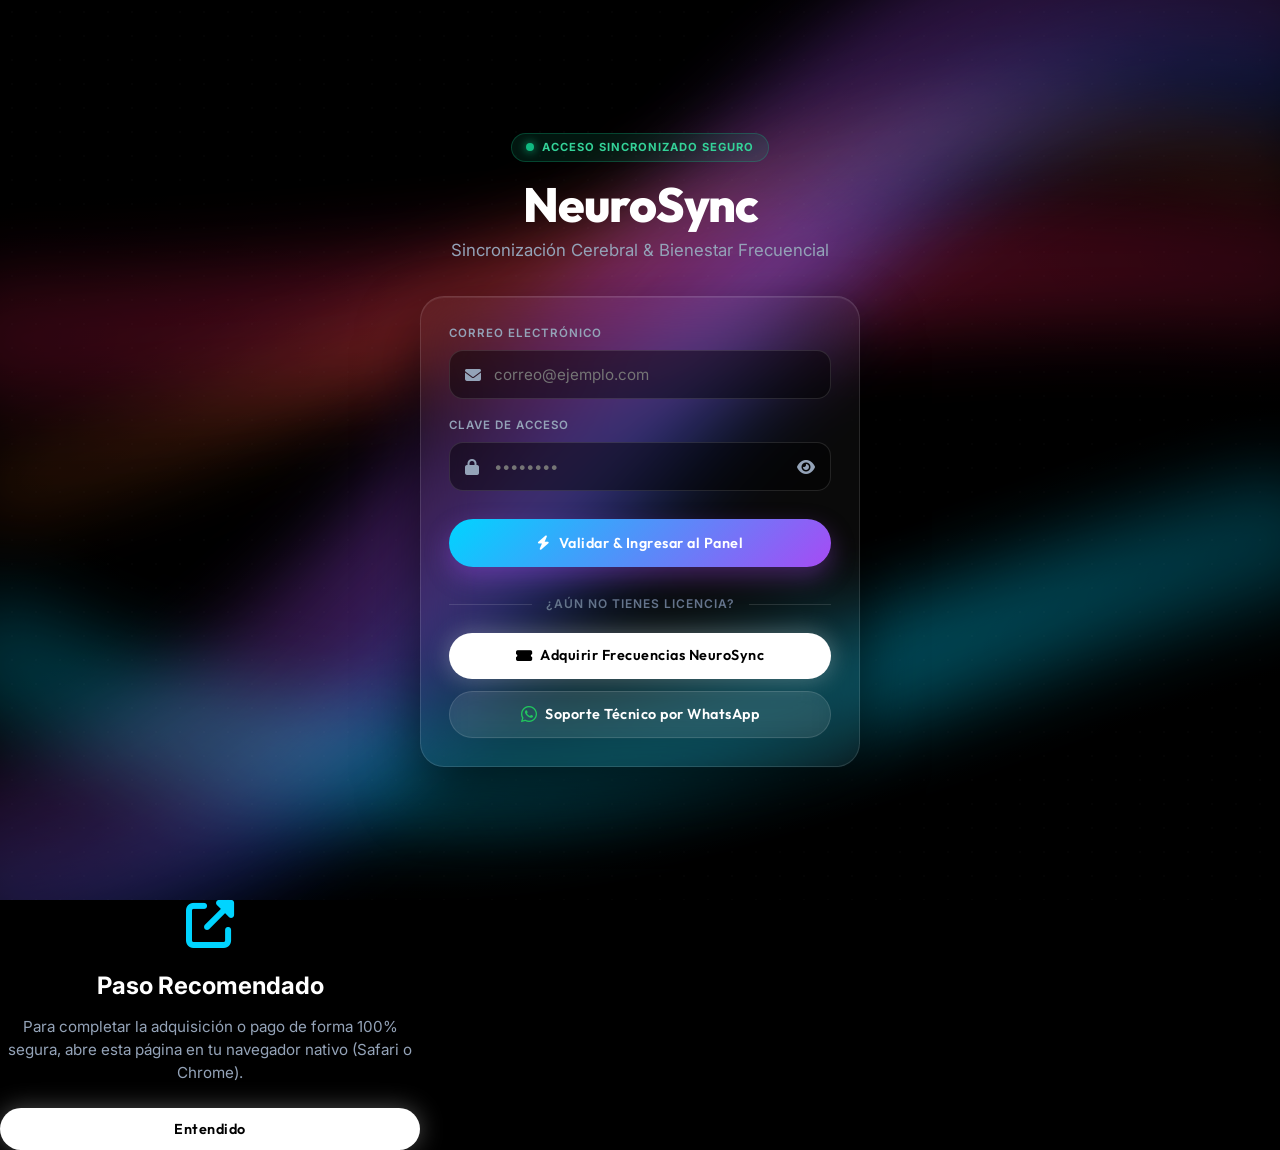
==== commit 945ee929: "Add files via upload" ====
--- a/index.html
+++ b/index.html
@@ -144,47 +144,24 @@
 
         <div class="login-card-container">
             <div class="glass-card">
-                <!-- VISTA 1: SELECTOR DE OPCIONES DE INGRESO -->
-                <div id="login-options-view">
-                    <p style="text-align: center; color: var(--text-muted); font-size: 0.95rem; margin-bottom: 22px; font-weight: 600;">
-                        Selecciona tu método de ingreso
-                    </p>
-
-                    <button type="button" id="main-bio-btn" class="btn-pill btn-pill-chroma" style="width: 100%; padding: 18px; font-size: 1.05rem; margin-bottom: 14px; display: flex; align-items: center; justify-content: center; gap: 12px; box-shadow: 0 8px 28px rgba(0,212,255,0.35);" onclick="triggerBiometricAction()">
-                        <i class="fas fa-fingerprint" style="font-size: 1.4rem;"></i>
-                        <span id="main-bio-label">Ingresar con Huella / Face ID</span>
+                <form id="login-form">
+                    <div class="input-wrapper">
+                        <label class="input-label">Correo Electrónico</label>
+                        <i class="fas fa-envelope input-icon-left"></i>
+                        <input type="email" id="user-email" class="form-input form-input-with-icon" placeholder="correo@ejemplo.com" required autocomplete="email">
+                    </div>
+
+                    <div class="input-wrapper">
+                        <label class="input-label">Clave de Acceso</label>
+                        <i class="fas fa-lock input-icon-left"></i>
+                        <input type="password" id="user-pass" class="form-input form-input-with-icon" placeholder="••••••••" required autocomplete="current-password">
+                        <i class="fas fa-eye input-icon-right" id="toggle-pass-visibility" title="Mostrar/Ocultar contraseña"></i>
+                    </div>
+
+                    <button type="submit" class="btn-pill btn-pill-chroma" style="width: 100%; margin-top: 10px; padding: 15px;" id="submit-login-btn">
+                        <i class="fas fa-bolt"></i> Validar & Ingresar al Panel
                     </button>
-
-                    <button type="button" id="go-to-email-btn" class="btn-pill btn-pill-glass" style="width: 100%; padding: 16px; font-size: 1rem; display: flex; align-items: center; justify-content: center; gap: 10px;" onclick="showEmailLoginForm()">
-                        <i class="fas fa-envelope" style="color: #00d4ff;"></i> Iniciar con Correo Electrónico
-                    </button>
-                </div>
-
-                <!-- VISTA 2: FORMULARIO DE CORREO Y CONTRASEÑA (Oculto por defecto) -->
-                <div id="email-login-view" style="display: none;">
-                    <button type="button" class="btn-pill btn-pill-glass" style="padding: 8px 14px; font-size: 0.85rem; margin-bottom: 18px;" onclick="showLoginOptionsView()">
-                        <i class="fas fa-arrow-left"></i> Volver a opciones
-                    </button>
-
-                    <form id="login-form">
-                        <div class="input-wrapper">
-                            <label class="input-label">Correo Electrónico</label>
-                            <i class="fas fa-envelope input-icon-left"></i>
-                            <input type="email" id="user-email" class="form-input form-input-with-icon" placeholder="correo@ejemplo.com" required autocomplete="email">
-                        </div>
-
-                        <div class="input-wrapper">
-                            <label class="input-label">Clave de Acceso</label>
-                            <i class="fas fa-lock input-icon-left"></i>
-                            <input type="password" id="user-pass" class="form-input form-input-with-icon" placeholder="••••••••" required autocomplete="current-password">
-                            <i class="fas fa-eye input-icon-right" id="toggle-pass-visibility" title="Mostrar/Ocultar contraseña"></i>
-                        </div>
-
-                        <button type="submit" class="btn-pill btn-pill-chroma" style="width: 100%; margin-top: 10px; padding: 15px;" id="submit-login-btn">
-                            <i class="fas fa-bolt"></i> Validar & Ingresar al Panel
-                        </button>
-                    </form>
-                </div>
+                </form>
 
                 <div id="status-message" class="msg-banner"></div>
 
@@ -233,80 +210,6 @@
             passInput.setAttribute('type', isPass ? 'text' : 'password');
             toggleBtn.className = isPass ? 'fas fa-eye-slash input-icon-right' : 'fas fa-eye input-icon-right';
         });
-
-        // Setup Login View Switching
-        function showEmailLoginForm() {
-            document.getElementById('login-options-view').style.display = 'none';
-            document.getElementById('email-login-view').style.display = 'block';
-            document.getElementById('status-message').style.display = 'none';
-            const emailInput = document.getElementById('user-email');
-            if (emailInput) emailInput.focus();
-        }
-
-        function showLoginOptionsView() {
-            document.getElementById('email-login-view').style.display = 'none';
-            document.getElementById('login-options-view').style.display = 'block';
-            document.getElementById('status-message').style.display = 'none';
-        }
-
-        // Setup Biometric UI
-        const mainBioBtn = document.getElementById('main-bio-btn');
-        const mainBioLabel = document.getElementById('main-bio-label');
-        const msgBanner = document.getElementById('status-message');
-
-        function updateBiometricUI() {
-            if (window.neuroAuth && window.neuroAuth.isBiometricSupported()) {
-                if (mainBioBtn) mainBioBtn.style.display = 'flex';
-                const isEnabled = localStorage.getItem('neurosync_biometric_enabled') === 'true';
-                if (mainBioLabel) {
-                    mainBioLabel.textContent = isEnabled ? "Ingresar con Huella / Face ID" : "Vincular Huella / Face ID";
-                }
-            } else {
-                if (mainBioBtn) mainBioBtn.style.display = 'none';
-            }
-        }
-        updateBiometricUI();
-
-        async function triggerBiometricAction() {
-            msgBanner.style.display = 'none';
-            const isEnabled = localStorage.getItem('neurosync_biometric_enabled') === 'true';
-
-            if (isEnabled) {
-                try {
-                    mainBioBtn.disabled = true;
-                    const res = await window.neuroAuth.loginWithBiometrics();
-                    msgBanner.className = 'msg-banner success';
-                    msgBanner.innerHTML = `<i class="fas fa-check-circle"></i> Identidad biométrica verificada. Bienvenido ${res.email}`;
-                    msgBanner.style.display = 'block';
-
-                    setTimeout(() => {
-                        window.location.href = 'sincronizador.html';
-                    }, 700);
-                } catch (err) {
-                    msgBanner.className = 'msg-banner error';
-                    msgBanner.innerHTML = `<i class="fas fa-exclamation-triangle"></i> ${err.message}`;
-                    msgBanner.style.display = 'block';
-                } finally {
-                    mainBioBtn.disabled = false;
-                }
-            } else {
-                const emailVal = document.getElementById('user-email').value.trim() || 'usuario@neurosync.com';
-                try {
-                    mainBioBtn.disabled = true;
-                    await window.neuroAuth.registerBiometrics(emailVal);
-                    msgBanner.className = 'msg-banner success';
-                    msgBanner.innerHTML = `<i class="fas fa-fingerprint"></i> ¡Huella / Face ID vinculado correctamente en este dispositivo!`;
-                    msgBanner.style.display = 'block';
-                    updateBiometricUI();
-                } catch (err) {
-                    msgBanner.className = 'msg-banner error';
-                    msgBanner.innerHTML = `<i class="fas fa-info-circle"></i> ${err.message}`;
-                    msgBanner.style.display = 'block';
-                } finally {
-                    mainBioBtn.disabled = false;
-                }
-            }
-        }
 
         // Handle Login Submission with explicit validation
         const loginForm = document.getElementById('login-form');
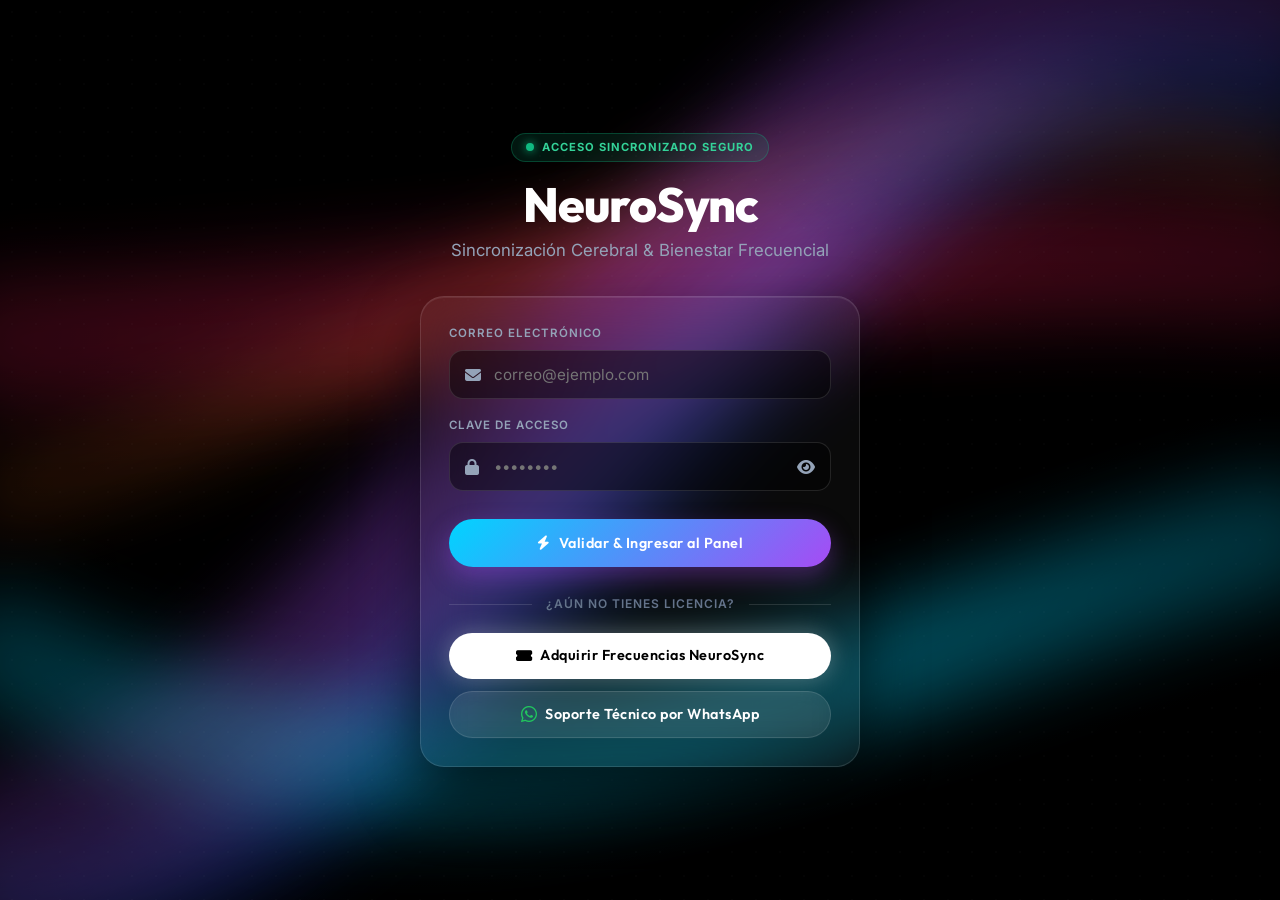
==== commit 1d7f6f78: "Add files via upload" ====
--- a/index.html
+++ b/index.html
@@ -180,22 +180,6 @@
                 </div>
             </div>
         </div>
-    </div>
-
-    <!-- SOCIAL MEDIA IN-APP BROWSER BYPASS MODAL -->
-    <div id="social-bridge-modal" class="modal-overlay">
-        <div class="modal-content" style="max-width: 420px; text-align: center;">
-            <i class="fas fa-external-link-alt" style="font-size: 3rem; color: var(--chroma-cyan); margin-bottom: 20px;"></i>
-            <h2 style="font-size: 1.5rem; margin-bottom: 12px;">Paso Recomendado</h2>
-            <p style="color: var(--text-muted); font-size: 0.95rem; margin-bottom: 24px;">
-                Para completar la adquisición o pago de forma 100% segura, abre esta página en tu navegador nativo (Safari o Chrome).
-            </p>
-            <button class="btn-pill btn-pill-primary" style="width: 100%;" onclick="document.getElementById('social-bridge-modal').classList.remove('active')">
-                Entendido
-            </button>
-        </div>
-    </div>
-
     <script src="js/chromatic-bg.js"></script>
     <script src="js/auth.js"></script>
     <script>
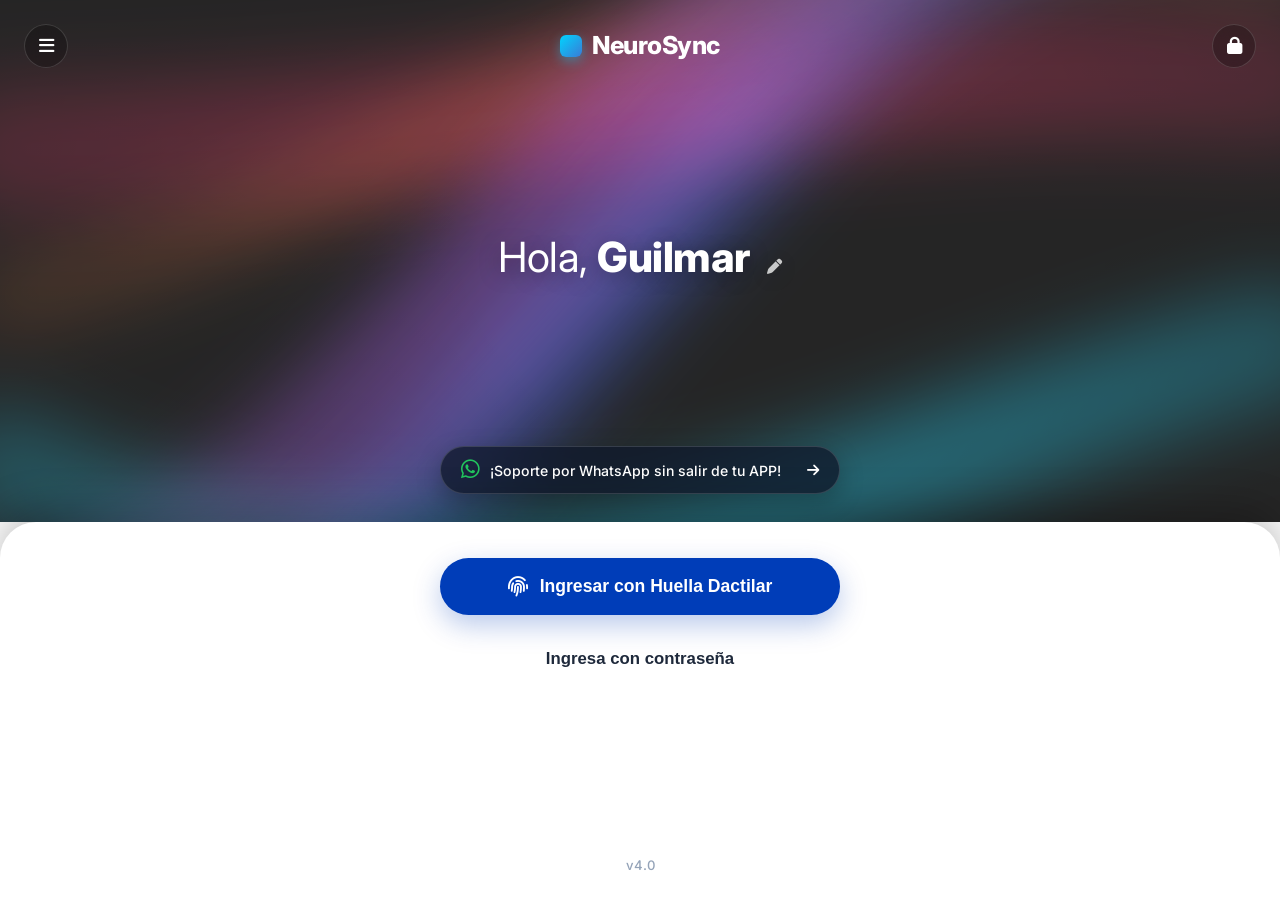
==== commit a5b731e3: "Add files via upload" ====
--- a/index.html
+++ b/index.html
@@ -9,195 +9,483 @@
     <link rel="manifest" href="manifest.json">
     <link rel="stylesheet" href="https://cdnjs.cloudflare.com/ajax/libs/font-awesome/6.4.0/css/all.min.css">
     <link rel="stylesheet" href="css/style.css">
-
     <style>
-        .login-page-wrapper {
-            min-height: 100vh;
+        * {
+            box-sizing: border-box;
+            margin: 0;
+            padding: 0;
+        }
+
+        body, html {
+            height: 100%;
+            overflow: hidden;
+            background: #ffffff;
+            font-family: 'Inter', -apple-system, BlinkMacSystemFont, 'Segoe UI', Roboto, sans-serif;
+        }
+
+        .banking-app-wrapper {
+            height: 100vh;
+            width: 100vw;
             display: flex;
             flex-direction: column;
+            justify-content: space-between;
+            position: relative;
+        }
+
+        /* ÁREA SUPERIOR CON FONDO CROMÁTICO */
+        .banking-top-area {
+            flex: 1;
+            min-height: 55vh;
+            position: relative;
+            overflow: hidden;
+            display: flex;
+            flex-direction: column;
+            justify-content: space-between;
+            padding: 24px 24px 28px;
+        }
+
+        #chromatic-canvas {
+            position: absolute;
+            top: 0;
+            left: 0;
+            width: 100%;
+            height: 100%;
+            z-index: 1;
+        }
+
+        .top-nav-bar {
+            position: relative;
+            z-index: 10;
+            display: flex;
+            align-items: center;
+            justify-content: space-between;
+            width: 100%;
+        }
+
+        .banking-nav-circle {
+            width: 44px;
+            height: 44px;
+            border-radius: 50%;
+            background: rgba(0, 0, 0, 0.25);
+            backdrop-filter: blur(10px);
+            border: 1px solid rgba(255, 255, 255, 0.15);
+            color: #ffffff;
+            display: flex;
             align-items: center;
             justify-content: center;
-            padding: 24px;
+            font-size: 1.1rem;
+            cursor: pointer;
+            transition: background 0.2s;
+        }
+
+        .banking-nav-circle:hover {
+            background: rgba(0, 0, 0, 0.4);
+        }
+
+        .banking-logo {
+            display: flex;
+            align-items: center;
+            gap: 10px;
+            font-size: 1.55rem;
+            font-weight: 800;
+            color: #ffffff;
+            letter-spacing: -0.5px;
+        }
+
+        .logo-square {
+            width: 22px;
+            height: 22px;
+            background: linear-gradient(135deg, #00d4ff, #3a7bd5);
+            border-radius: 6px;
+            box-shadow: 0 4px 12px rgba(0, 212, 255, 0.4);
+        }
+
+        /* SALUDO CENTRAL */
+        .banking-greeting-center {
             position: relative;
             z-index: 10;
-        }
-
-        .login-hero-header {
             text-align: center;
-            margin-bottom: 32px;
-        }
-
-        .login-hero-header h1 {
-            font-family: var(--font-heading);
-            font-size: clamp(2.2rem, 6vw, 3rem);
+            margin: auto 0;
+            cursor: pointer;
+            user-select: none;
+        }
+
+        .banking-greeting-text {
+            font-size: clamp(2rem, 6vw, 2.6rem);
+            color: #ffffff;
+            font-weight: 400;
+            letter-spacing: -0.5px;
+            text-shadow: 0 4px 20px rgba(0, 0, 0, 0.35);
+        }
+
+        .banking-greeting-text strong {
             font-weight: 800;
-            letter-spacing: -1px;
-            margin-bottom: 8px;
-            line-height: 1.1;
-        }
-
-        .login-hero-header p {
-            color: var(--text-muted);
+        }
+
+        .edit-name-badge {
+            display: inline-flex;
+            align-items: center;
+            justify-content: center;
+            margin-left: 8px;
+            font-size: 0.9rem;
+            opacity: 0.75;
+            transition: opacity 0.2s;
+        }
+
+        .banking-greeting-center:hover .edit-name-badge {
+            opacity: 1;
+        }
+
+        /* PÍLDORA WHATSAPP */
+        .whatsapp-banner-pill {
+            position: relative;
+            z-index: 10;
+            background: rgba(15, 23, 42, 0.75);
+            backdrop-filter: blur(12px);
+            border: 1px solid rgba(255, 255, 255, 0.15);
+            border-radius: 30px;
+            padding: 12px 20px;
+            display: flex;
+            align-items: center;
+            justify-content: space-between;
+            gap: 12px;
+            color: #ffffff;
+            text-decoration: none;
+            font-size: 0.88rem;
+            font-weight: 500;
+            margin: 0 auto;
+            max-width: 400px;
+            width: 100%;
+            box-shadow: 0 8px 24px rgba(0, 0, 0, 0.25);
+            transition: transform 0.2s;
+        }
+
+        .whatsapp-banner-pill:hover {
+            transform: translateY(-2px);
+        }
+
+        /* RECUADRO BLANCO INFERIOR (BOTTOM SHEET) */
+        .banking-bottom-sheet {
+            background: #ffffff;
+            border-radius: 36px 36px 0 0;
+            padding: 36px 28px 24px;
+            min-height: 42vh;
+            display: flex;
+            flex-direction: column;
+            align-items: center;
+            justify-content: space-between;
+            position: relative;
+            z-index: 20;
+            box-shadow: 0 -12px 40px rgba(0, 0, 0, 0.25);
+        }
+
+        .sheet-content-wrapper {
+            width: 100%;
+            max-width: 400px;
+            display: flex;
+            flex-direction: column;
+            align-items: center;
+        }
+
+        /* BOTÓN PRINCIPAL BIOMÉTRICO */
+        .btn-banking-primary {
+            background: #003db8;
+            color: #ffffff;
+            width: 100%;
+            padding: 18px 24px;
+            border-radius: 30px;
+            font-size: 1.1rem;
+            font-weight: 700;
+            display: flex;
+            align-items: center;
+            justify-content: center;
+            gap: 12px;
+            border: none;
+            cursor: pointer;
+            box-shadow: 0 10px 28px rgba(0, 61, 184, 0.28);
+            transition: all 0.25s ease;
+        }
+
+        .btn-banking-primary:hover {
+            background: #003399;
+            transform: translateY(-1px);
+            box-shadow: 0 14px 32px rgba(0, 61, 184, 0.35);
+        }
+
+        .btn-banking-primary:active {
+            transform: scale(0.98);
+        }
+
+        /* ENLACE CON CONTRASEÑA */
+        .btn-banking-link {
+            background: none;
+            border: none;
+            color: #1e293b;
             font-size: 1.05rem;
-            max-width: 420px;
-            margin: 0 auto;
-        }
-
-        .login-card-container {
-            width: 100%;
-            max-width: 440px;
-        }
-
-        .input-wrapper {
-            position: relative;
-            margin-bottom: 18px;
-        }
-
-        .input-icon-left {
-            position: absolute;
-            left: 16px;
-            top: 42px;
-            color: var(--text-muted);
+            font-weight: 600;
+            margin-top: 26px;
+            cursor: pointer;
+            padding: 8px 16px;
+            transition: color 0.2s;
+        }
+
+        .btn-banking-link:hover {
+            color: #003db8;
+        }
+
+        /* FORMULARIO DE CONTRASEÑA */
+        .banking-input-wrapper {
+            width: 100%;
+            position: relative;
+            margin-bottom: 14px;
+        }
+
+        .banking-input-label {
+            display: block;
+            font-size: 0.8rem;
+            font-weight: 600;
+            color: #64748b;
+            margin-bottom: 6px;
+            text-transform: uppercase;
+            letter-spacing: 0.5px;
+        }
+
+        .banking-input {
+            width: 100%;
+            background: #f8fafc;
+            border: 1.5px solid #e2e8f0;
+            border-radius: 16px;
+            padding: 14px 16px;
             font-size: 1rem;
-        }
-
-        .input-icon-right {
-            position: absolute;
-            right: 16px;
-            top: 42px;
-            color: var(--text-muted);
-            font-size: 1rem;
-            cursor: pointer;
-        }
-
-        .form-input-with-icon {
-            padding-left: 44px !important;
-            padding-right: 44px !important;
-        }
-
-        .divider-box {
-            display: flex;
-            align-items: center;
-            margin: 28px 0 20px;
-            color: var(--text-dim);
-            font-size: 0.75rem;
-            font-weight: 600;
-            letter-spacing: 1px;
-            text-transform: uppercase;
-        }
-
-        .divider-box::before,
-        .divider-box::after {
-            content: '';
-            flex: 1;
-            border-bottom: 1px solid var(--glass-border);
-        }
-
-        .divider-box span {
-            padding: 0 14px;
-        }
-
-        .actions-stack {
-            display: flex;
-            flex-direction: column;
-            gap: 12px;
+            color: #0f172a;
+            outline: none;
+            transition: border-color 0.2s;
+        }
+
+        .banking-input:focus {
+            border-color: #003db8;
+            background: #ffffff;
         }
 
         .msg-banner {
-            margin-top: 18px;
-            padding: 14px 16px;
-            border-radius: 14px;
-            font-size: 0.9rem;
+            width: 100%;
+            padding: 12px 14px;
+            border-radius: 12px;
+            font-size: 0.88rem;
             font-weight: 500;
             display: none;
             text-align: center;
+            margin-top: 14px;
         }
 
         .msg-banner.success {
-            background: rgba(16, 185, 129, 0.15);
-            border: 1px solid rgba(16, 185, 129, 0.4);
-            color: #34d399;
+            background: #ecfdf5;
+            border: 1px solid #6ee7b7;
+            color: #047857;
         }
 
         .msg-banner.error {
-            background: rgba(239, 68, 68, 0.15);
-            border: 1px solid rgba(239, 68, 68, 0.4);
-            color: #f87171;
+            background: #fef2f2;
+            border: 1px solid #fca5a5;
+            color: #b91c1c;
+        }
+
+        /* VERSIÓN FOOTER */
+        .banking-version-footer {
+            font-size: 0.82rem;
+            color: #94a3b8;
+            font-weight: 500;
+            margin-top: 24px;
         }
     </style>
 </head>
 <body>
 
-    <!-- CHROMATIC FLOWING DISTORTION BACKGROUND -->
-    <canvas id="chromatic-canvas"></canvas>
-    <div class="film-grain"></div>
-
-    <div class="login-page-wrapper">
-        <div class="login-hero-header">
-            <div class="status-pill" style="margin-bottom: 16px;">
-                <span class="status-dot"></span>
-                Acceso Sincronizado Seguro
+    <div class="banking-app-wrapper">
+        <!-- ÁREA SUPERIOR: FONDO CROMÁTICO + NAVEGACIÓN + SALUDO -->
+        <div class="banking-top-area">
+            <canvas id="chromatic-canvas"></canvas>
+
+            <div class="top-nav-bar">
+                <button class="banking-nav-circle" title="Menú">
+                    <i class="fas fa-bars"></i>
+                </button>
+
+                <div class="banking-logo">
+                    <span class="logo-square"></span>
+                    NeuroSync
+                </div>
+
+                <button class="banking-nav-circle" title="Seguridad">
+                    <i class="fas fa-lock"></i>
+                </button>
             </div>
-            <h1>Neuro<span>Sync</span></h1>
-            <p>Sincronización Cerebral & Bienestar Frecuencial</p>
+
+            <!-- SALUDO PERSONALIZABLE POR USUARIO -->
+            <div class="banking-greeting-center" onclick="changeUserDisplayName()" title="Haz clic para cambiar tu nombre">
+                <h1 class="banking-greeting-text">
+                    Hola, <strong id="user-display-name">Guilmar</strong>
+                    <span class="edit-name-badge"><i class="fas fa-pen" style="font-size: 0.95rem;"></i></span>
+                </h1>
+            </div>
+
+            <!-- PÍLDORA WHATSAPP -->
+            <a href="https://wa.link/3yc8pr" target="_blank" rel="noopener" class="whatsapp-banner-pill">
+                <div style="display: flex; align-items: center; gap: 10px;">
+                    <i class="fab fa-whatsapp" style="color: #22c55e; font-size: 1.35rem;"></i>
+                    <span>¡Soporte por WhatsApp sin salir de tu APP!</span>
+                </div>
+                <i class="fas fa-arrow-right"></i>
+            </a>
         </div>
 
-        <div class="login-card-container">
-            <div class="glass-card">
-                <form id="login-form">
-                    <div class="input-wrapper">
-                        <label class="input-label">Correo Electrónico</label>
-                        <i class="fas fa-envelope input-icon-left"></i>
-                        <input type="email" id="user-email" class="form-input form-input-with-icon" placeholder="correo@ejemplo.com" required autocomplete="email">
-                    </div>
-
-                    <div class="input-wrapper">
-                        <label class="input-label">Clave de Acceso</label>
-                        <i class="fas fa-lock input-icon-left"></i>
-                        <input type="password" id="user-pass" class="form-input form-input-with-icon" placeholder="••••••••" required autocomplete="current-password">
-                        <i class="fas fa-eye input-icon-right" id="toggle-pass-visibility" title="Mostrar/Ocultar contraseña"></i>
-                    </div>
-
-                    <button type="submit" class="btn-pill btn-pill-chroma" style="width: 100%; margin-top: 10px; padding: 15px;" id="submit-login-btn">
-                        <i class="fas fa-bolt"></i> Validar & Ingresar al Panel
+        <!-- RECUADRO BLANCO INFERIOR -->
+        <div class="banking-bottom-sheet">
+            <div class="sheet-content-wrapper">
+                <!-- VISTA 1: INGRESO BIOMÉTRICO -->
+                <div id="biometric-sheet-view" style="width: 100%; text-align: center;">
+                    <button type="button" class="btn-banking-primary" id="main-bio-btn" onclick="triggerBiometricAction()">
+                        <i id="bio-btn-icon" class="fas fa-expand" style="font-size: 1.25rem;"></i>
+                        <span id="bio-btn-text">Ingresar con Face ID</span>
                     </button>
-                </form>
+
+                    <button type="button" class="btn-banking-link" onclick="showPasswordSheetView()">
+                        Ingresa con contraseña
+                    </button>
+                </div>
+
+                <!-- VISTA 2: INGRESO CON CONTRASEÑA -->
+                <div id="password-sheet-view" style="display: none; width: 100%;">
+                    <button type="button" class="btn-banking-link" style="margin-top: 0; margin-bottom: 18px; font-size: 0.9rem; color: #64748b;" onclick="showBiometricSheetView()">
+                        <i class="fas fa-arrow-left"></i> Volver a ingreso biométrico
+                    </button>
+
+                    <form id="login-form">
+                        <div class="banking-input-wrapper">
+                            <label class="banking-input-label">Correo Electrónico</label>
+                            <input type="email" id="user-email" class="banking-input" placeholder="correo@ejemplo.com" required autocomplete="email">
+                        </div>
+
+                        <div class="banking-input-wrapper">
+                            <label class="banking-input-label">Contraseña</label>
+                            <input type="password" id="user-pass" class="banking-input" placeholder="••••••••" required autocomplete="current-password">
+                        </div>
+
+                        <button type="submit" class="btn-banking-primary" style="margin-top: 10px;" id="submit-login-btn">
+                            Validar & Ingresar
+                        </button>
+                    </form>
+                </div>
 
                 <div id="status-message" class="msg-banner"></div>
-
-                <div class="divider-box">
-                    <span>¿Aún no tienes licencia?</span>
-                </div>
-
-                <div class="actions-stack">
-                    <a href="https://pay.hotmart.com/U104728533E" target="_blank" rel="noopener" class="btn-pill btn-pill-primary" style="width: 100%;">
-                        <i class="fas fa-ticket-alt"></i> Adquirir Frecuencias NeuroSync
-                    </a>
-
-                    <a href="https://wa.link/3yc8pr" target="_blank" rel="noopener" class="btn-pill btn-pill-glass" style="width: 100%;">
-                        <i class="fab fa-whatsapp" style="font-size: 1.15rem; color: #22c55e;"></i> Soporte Técnico por WhatsApp
-                    </a>
-                </div>
             </div>
+
+            <!-- FOOTER CON VERSIÓN V4.0 -->
+            <div class="banking-version-footer">v4.0</div>
         </div>
+    </div>
+
     <script src="js/chromatic-bg.js"></script>
     <script src="js/auth.js"></script>
     <script>
-        // Init Chromatic Flowing Engine
+        // 1. Inicializar motor cromático en el recuadro superior
         const chromaEngine = new ChromaticFlowEngine('chromatic-canvas');
 
-        // Toggle password visibility
-        const toggleBtn = document.getElementById('toggle-pass-visibility');
-        const passInput = document.getElementById('user-pass');
-        toggleBtn.addEventListener('click', () => {
-            const isPass = passInput.getAttribute('type') === 'password';
-            passInput.setAttribute('type', isPass ? 'text' : 'password');
-            toggleBtn.className = isPass ? 'fas fa-eye-slash input-icon-right' : 'fas fa-eye input-icon-right';
-        });
-
-        // Handle Login Submission with explicit validation
+        // 2. Personalizar Nombre de Usuario
+        function loadUserDisplayName() {
+            const savedName = localStorage.getItem('neurosync_user_name') || 'Guilmar';
+            const nameEl = document.getElementById('user-display-name');
+            if (nameEl) nameEl.textContent = savedName;
+        }
+        loadUserDisplayName();
+
+        function changeUserDisplayName() {
+            const current = localStorage.getItem('neurosync_user_name') || 'Guilmar';
+            const newName = prompt('Personaliza tu nombre de usuario en NeuroSync:', current);
+            if (newName && newName.trim() !== '') {
+                localStorage.setItem('neurosync_user_name', newName.trim());
+                loadUserDisplayName();
+            }
+        }
+
+        // 3. Configurar texto e icono biométrico de acuerdo a iOS vs Android
+        function setupBiometricDeviceUI() {
+            const ua = navigator.userAgent || navigator.vendor || window.opera;
+            const isIOS = /iPhone|iPad|iPod/i.test(ua);
+            const bioIcon = document.getElementById('bio-btn-icon');
+            const bioText = document.getElementById('bio-btn-text');
+
+            if (isIOS) {
+                if (bioIcon) bioIcon.className = 'fas fa-expand';
+                if (bioText) bioText.textContent = 'Ingresar con Face ID';
+            } else {
+                if (bioIcon) bioIcon.className = 'fas fa-fingerprint';
+                if (bioText) bioText.textContent = 'Ingresar con Huella Dactilar';
+            }
+        }
+        setupBiometricDeviceUI();
+
+        // 4. Alternar entre Vistas Biometría <-> Contraseña
+        function showPasswordSheetView() {
+            document.getElementById('biometric-sheet-view').style.display = 'none';
+            document.getElementById('password-sheet-view').style.display = 'block';
+            document.getElementById('status-message').style.display = 'none';
+            const emailInput = document.getElementById('user-email');
+            if (emailInput) emailInput.focus();
+        }
+
+        function showBiometricSheetView() {
+            document.getElementById('password-sheet-view').style.display = 'none';
+            document.getElementById('biometric-sheet-view').style.display = 'block';
+            document.getElementById('status-message').style.display = 'none';
+        }
+
+        // 5. Acción Biométrica
+        const msgBanner = document.getElementById('status-message');
+        const mainBioBtn = document.getElementById('main-bio-btn');
+
+        async function triggerBiometricAction() {
+            msgBanner.style.display = 'none';
+            const isEnabled = localStorage.getItem('neurosync_biometric_enabled') === 'true';
+
+            if (isEnabled) {
+                try {
+                    if (mainBioBtn) mainBioBtn.disabled = true;
+                    const res = await window.neuroAuth.loginWithBiometrics();
+                    msgBanner.className = 'msg-banner success';
+                    msgBanner.innerHTML = `<i class="fas fa-check-circle"></i> Identidad biométrica verificada`;
+                    msgBanner.style.display = 'block';
+
+                    setTimeout(() => {
+                        window.location.href = 'sincronizador.html';
+                    }, 650);
+                } catch (err) {
+                    msgBanner.className = 'msg-banner error';
+                    msgBanner.innerHTML = `<i class="fas fa-exclamation-triangle"></i> ${err.message}`;
+                    msgBanner.style.display = 'block';
+                } finally {
+                    if (mainBioBtn) mainBioBtn.disabled = false;
+                }
+            } else {
+                const emailVal = document.getElementById('user-email') ? document.getElementById('user-email').value.trim() : 'usuario@neurosync.com';
+                try {
+                    if (mainBioBtn) mainBioBtn.disabled = true;
+                    await window.neuroAuth.registerBiometrics(emailVal || 'usuario@neurosync.com');
+                    msgBanner.className = 'msg-banner success';
+                    msgBanner.innerHTML = `<i class="fas fa-check-circle"></i> ¡Biometría vinculada correctamente!`;
+                    msgBanner.style.display = 'block';
+                } catch (err) {
+                    msgBanner.className = 'msg-banner error';
+                    msgBanner.innerHTML = `<i class="fas fa-info-circle"></i> ${err.message}`;
+                    msgBanner.style.display = 'block';
+                } finally {
+                    if (mainBioBtn) mainBioBtn.disabled = false;
+                }
+            }
+        }
+
+        // 6. Envío de formulario con contraseña
         const loginForm = document.getElementById('login-form');
-        const msgBanner = document.getElementById('status-message');
         const submitBtn = document.getElementById('submit-login-btn');
 
         loginForm.addEventListener('submit', async (e) => {
@@ -217,7 +505,7 @@
 
                 setTimeout(() => {
                     window.location.href = 'sincronizador.html';
-                }, 800);
+                }, 750);
             } catch (err) {
                 msgBanner.className = 'msg-banner error';
                 msgBanner.innerHTML = `<i class="fas fa-exclamation-triangle"></i> ${err.message}`;
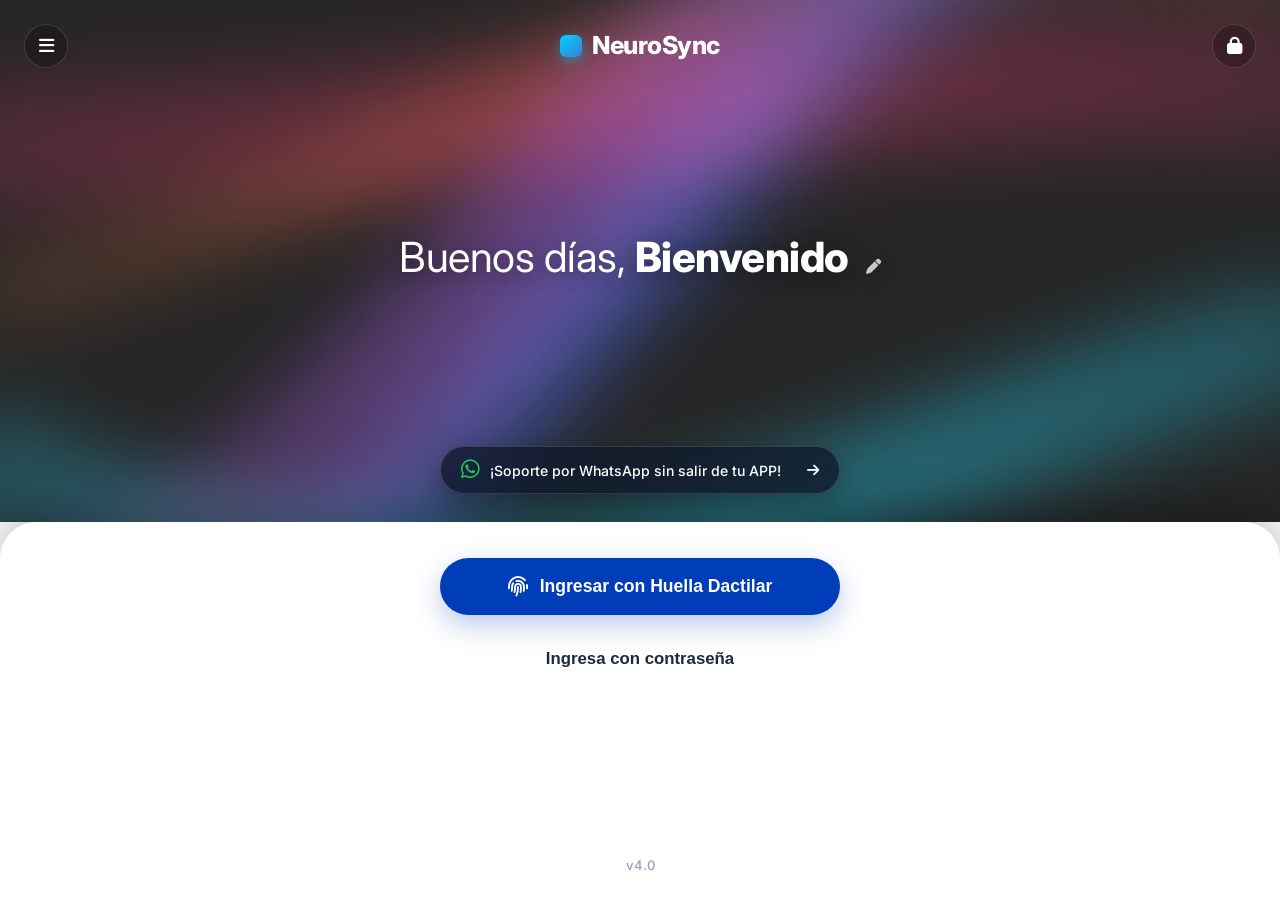
==== commit d64a387c: "Add files via upload" ====
--- a/index.html
+++ b/index.html
@@ -321,10 +321,10 @@
                 </button>
             </div>
 
-            <!-- SALUDO PERSONALIZABLE POR USUARIO -->
+            <!-- SALUDO PERSONALIZABLE POR USUARIO + CRONOLÓGICO -->
             <div class="banking-greeting-center" onclick="changeUserDisplayName()" title="Haz clic para cambiar tu nombre">
                 <h1 class="banking-greeting-text">
-                    Hola, <strong id="user-display-name">Guilmar</strong>
+                    <span id="greeting-time-prefix">Hola</span>, <strong id="user-display-name">Bienvenido</strong>
                     <span class="edit-name-badge"><i class="fas fa-pen" style="font-size: 0.95rem;"></i></span>
                 </h1>
             </div>
@@ -391,21 +391,40 @@
         // 1. Inicializar motor cromático en el recuadro superior
         const chromaEngine = new ChromaticFlowEngine('chromatic-canvas');
 
-        // 2. Personalizar Nombre de Usuario
+        // 2. Saludo Inteligente Cronológico + Nombre Personalizado
         function loadUserDisplayName() {
-            const savedName = localStorage.getItem('neurosync_user_name') || 'Guilmar';
+            // Saludo según la hora del día
+            const hour = new Date().getHours();
+            let prefix = "Hola";
+            if (hour >= 5 && hour < 12) prefix = "Buenos días";
+            else if (hour >= 12 && hour < 19) prefix = "Buenas tardes";
+            else prefix = "Buenas noches";
+
+            const prefixEl = document.getElementById('greeting-time-prefix');
+            if (prefixEl) prefixEl.textContent = prefix;
+
+            // Nombre de usuario guardado o valor por defecto "Bienvenido"
+            const savedName = localStorage.getItem('neurosync_user_name') || 'Bienvenido';
             const nameEl = document.getElementById('user-display-name');
             if (nameEl) nameEl.textContent = savedName;
         }
         loadUserDisplayName();
 
         function changeUserDisplayName() {
-            const current = localStorage.getItem('neurosync_user_name') || 'Guilmar';
-            const newName = prompt('Personaliza tu nombre de usuario en NeuroSync:', current);
+            const current = localStorage.getItem('neurosync_user_name') || 'Bienvenido';
+            const newName = prompt('Personaliza tu nombre en NeuroSync:', current === 'Bienvenido' ? '' : current);
             if (newName && newName.trim() !== '') {
                 localStorage.setItem('neurosync_user_name', newName.trim());
                 loadUserDisplayName();
             }
+        }
+
+        function saveNameFromEmail(email) {
+            if (!email) return;
+            const prefix = email.split('@')[0];
+            const cleanName = prefix.charAt(0).toUpperCase() + prefix.slice(1).replace(/[^a-zA-ZáéíóúÁÉÍÓÚñÑ]/g, ' ');
+            localStorage.setItem('neurosync_user_name', cleanName.trim());
+            loadUserDisplayName();
         }
 
         // 3. Configurar texto e icono biométrico de acuerdo a iOS vs Android
@@ -452,6 +471,7 @@
                 try {
                     if (mainBioBtn) mainBioBtn.disabled = true;
                     const res = await window.neuroAuth.loginWithBiometrics();
+                    saveNameFromEmail(res?.user?.email || localStorage.getItem('neurosync_user_email'));
                     msgBanner.className = 'msg-banner success';
                     msgBanner.innerHTML = `<i class="fas fa-check-circle"></i> Identidad biométrica verificada`;
                     msgBanner.style.display = 'block';
@@ -471,6 +491,7 @@
                 try {
                     if (mainBioBtn) mainBioBtn.disabled = true;
                     await window.neuroAuth.registerBiometrics(emailVal || 'usuario@neurosync.com');
+                    saveNameFromEmail(emailVal);
                     msgBanner.className = 'msg-banner success';
                     msgBanner.innerHTML = `<i class="fas fa-check-circle"></i> ¡Biometría vinculada correctamente!`;
                     msgBanner.style.display = 'block';
@@ -499,6 +520,7 @@
 
             try {
                 const res = await window.neuroAuth.login(email, pass);
+                saveNameFromEmail(email);
                 msgBanner.className = 'msg-banner success';
                 msgBanner.innerHTML = `<i class="fas fa-check-circle"></i> ${res.message}`;
                 msgBanner.style.display = 'block';
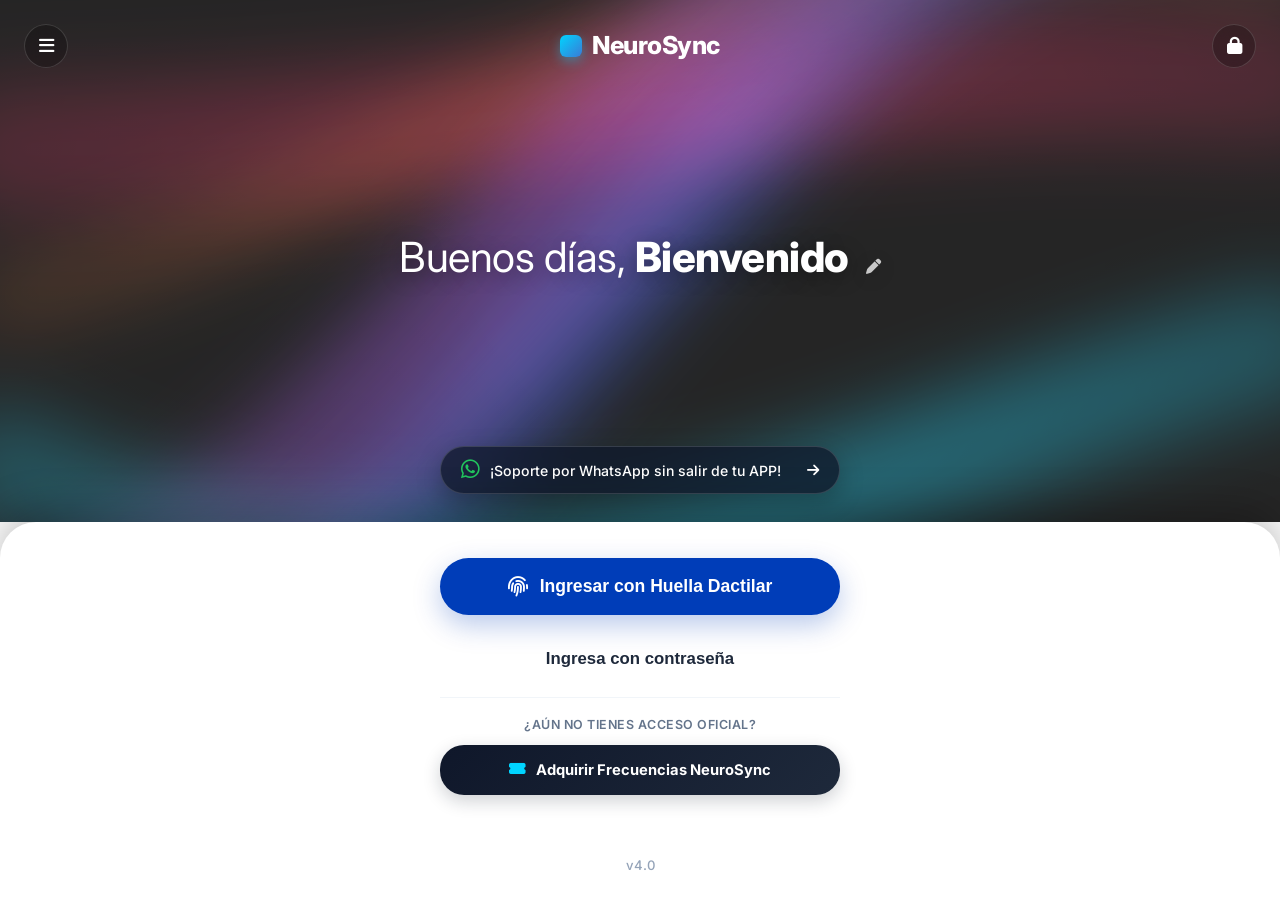
==== commit 4fbdd8fd: "Add files via upload" ====
--- a/index.html
+++ b/index.html
@@ -290,12 +290,54 @@
             color: #b91c1c;
         }
 
+        /* BOTÓN DE COMPRA DE LICENCIA */
+        .purchase-banner-box {
+            width: 100%;
+            max-width: 400px;
+            margin-top: 20px;
+            padding-top: 18px;
+            border-top: 1px solid #f1f5f9;
+            text-align: center;
+        }
+
+        .purchase-banner-text {
+            font-size: 0.78rem;
+            color: #64748b;
+            font-weight: 600;
+            margin-bottom: 10px;
+            text-transform: uppercase;
+            letter-spacing: 0.5px;
+        }
+
+        .btn-banking-purchase {
+            display: flex;
+            align-items: center;
+            justify-content: center;
+            gap: 10px;
+            width: 100%;
+            padding: 14px 20px;
+            border-radius: 24px;
+            background: linear-gradient(135deg, #0f172a, #1e293b);
+            color: #ffffff;
+            text-decoration: none;
+            font-size: 0.92rem;
+            font-weight: 700;
+            box-shadow: 0 6px 18px rgba(15, 23, 42, 0.2);
+            transition: all 0.25s ease;
+        }
+
+        .btn-banking-purchase:hover {
+            background: linear-gradient(135deg, #003db8, #1e40af);
+            transform: translateY(-1px);
+            box-shadow: 0 10px 24px rgba(0, 61, 184, 0.28);
+        }
+
         /* VERSIÓN FOOTER */
         .banking-version-footer {
             font-size: 0.82rem;
             color: #94a3b8;
             font-weight: 500;
-            margin-top: 24px;
+            margin-top: 20px;
         }
     </style>
 </head>
@@ -378,6 +420,14 @@
                 </div>
 
                 <div id="status-message" class="msg-banner"></div>
+
+                <!-- OPCIÓN DIRECTA DE ADQUIRIR LICENCIA -->
+                <div class="purchase-banner-box">
+                    <div class="purchase-banner-text">¿Aún no tienes acceso oficial?</div>
+                    <a href="https://pay.hotmart.com/U104728533E" target="_blank" rel="noopener" class="btn-banking-purchase">
+                        <i class="fas fa-ticket-alt" style="color: #00d4ff;"></i> Adquirir Frecuencias NeuroSync
+                    </a>
+                </div>
             </div>
 
             <!-- FOOTER CON VERSIÓN V4.0 -->
